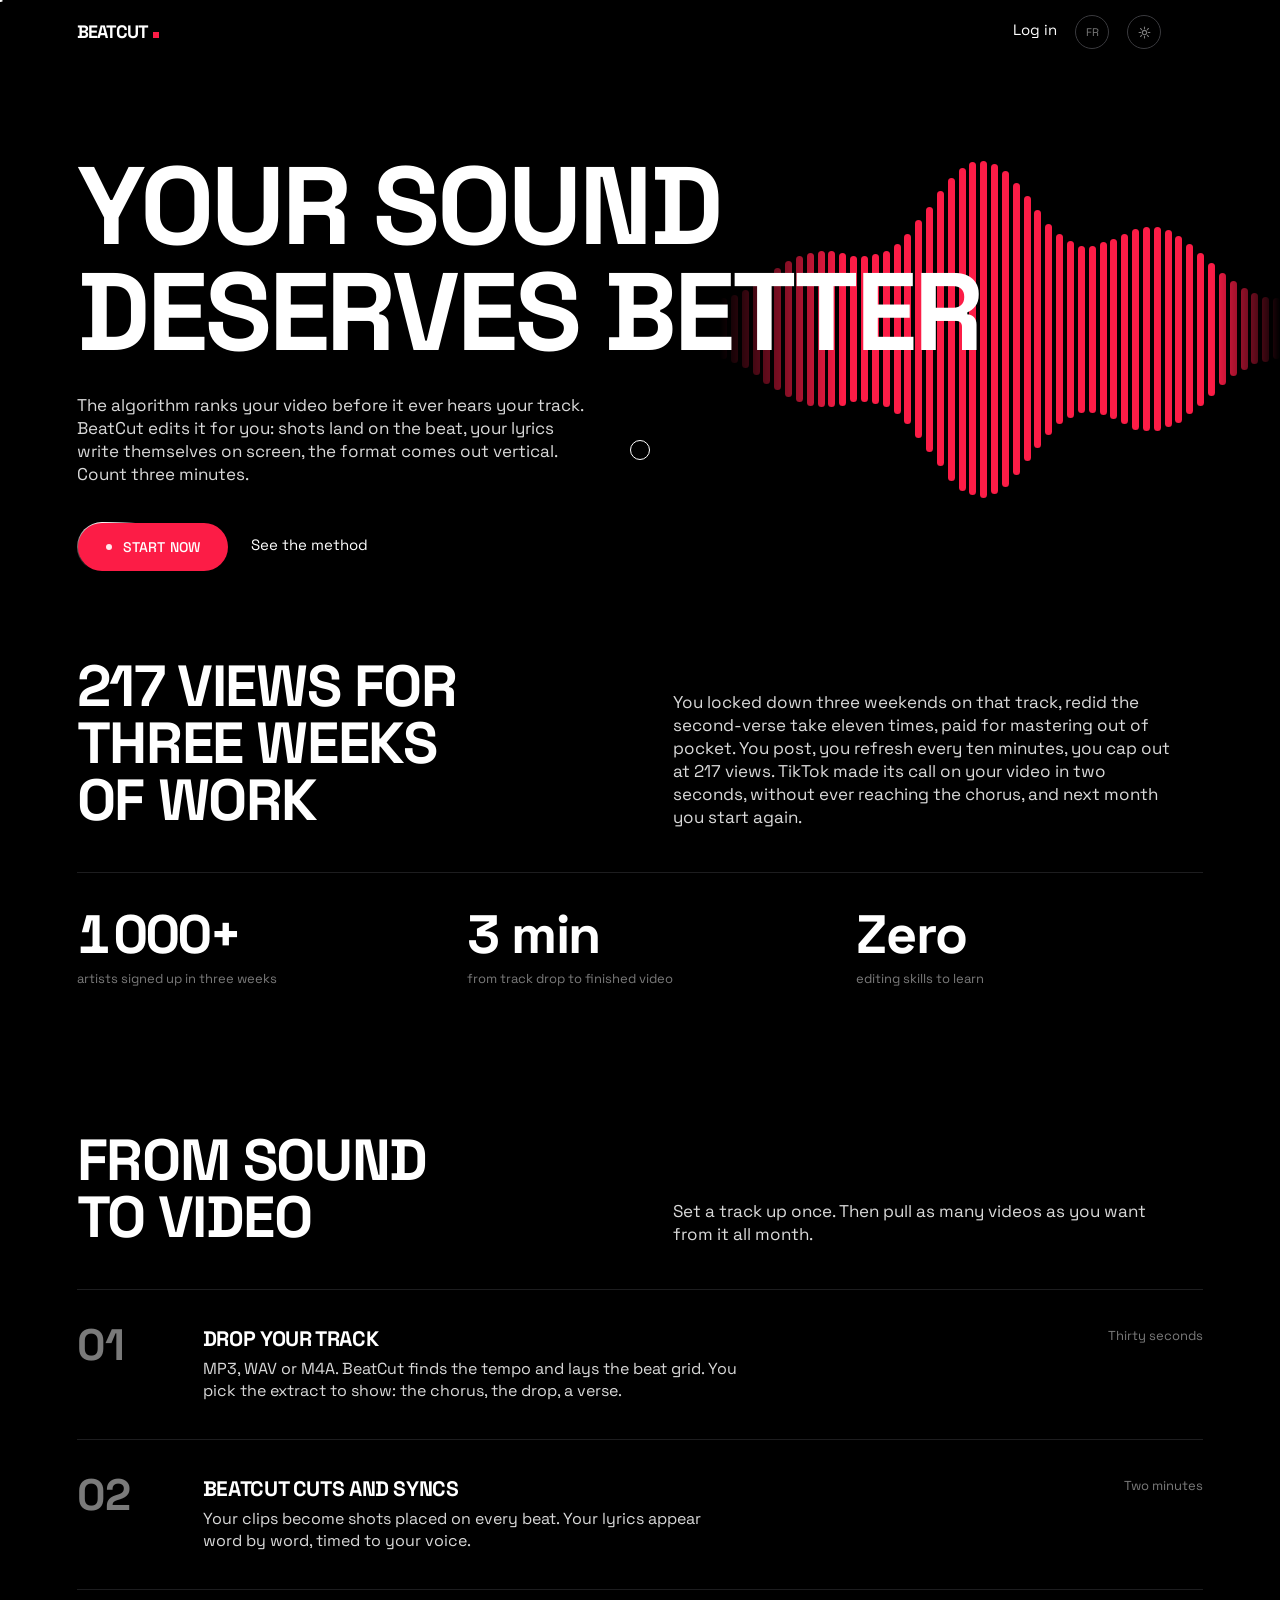
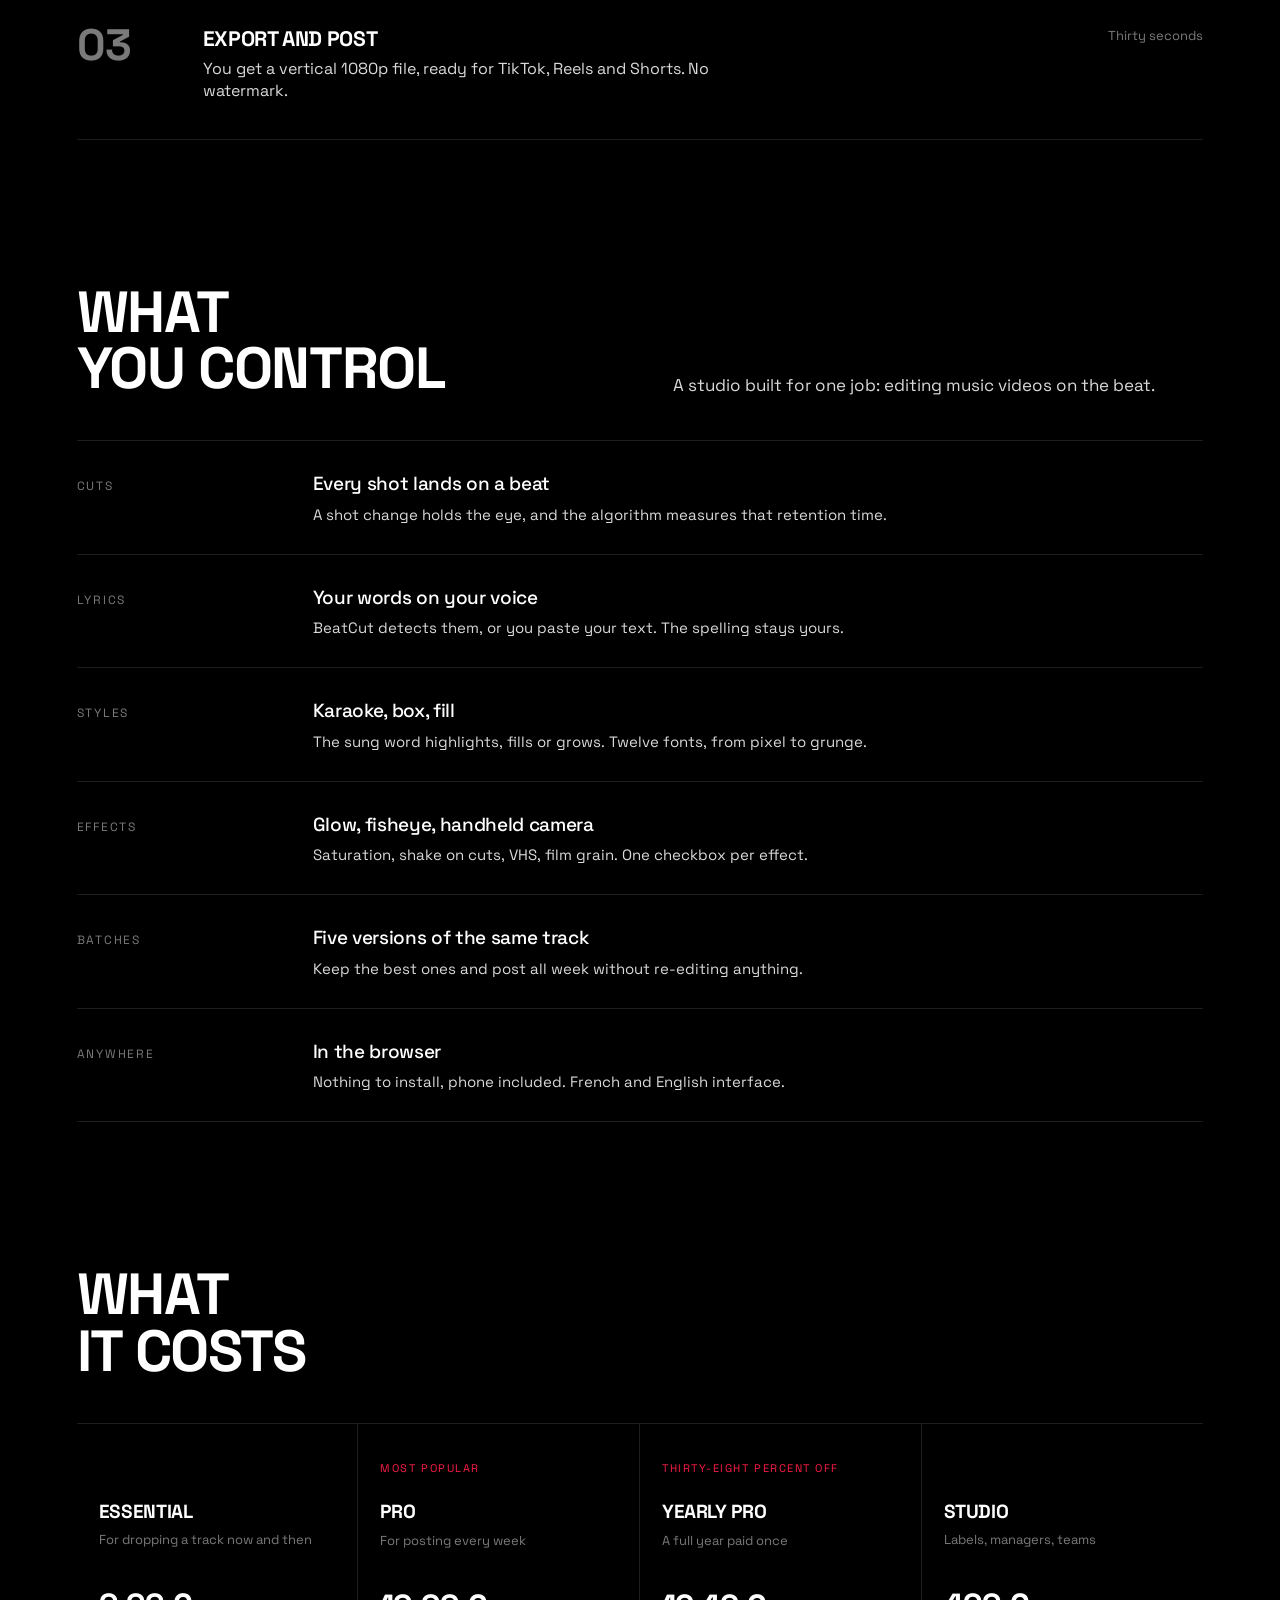
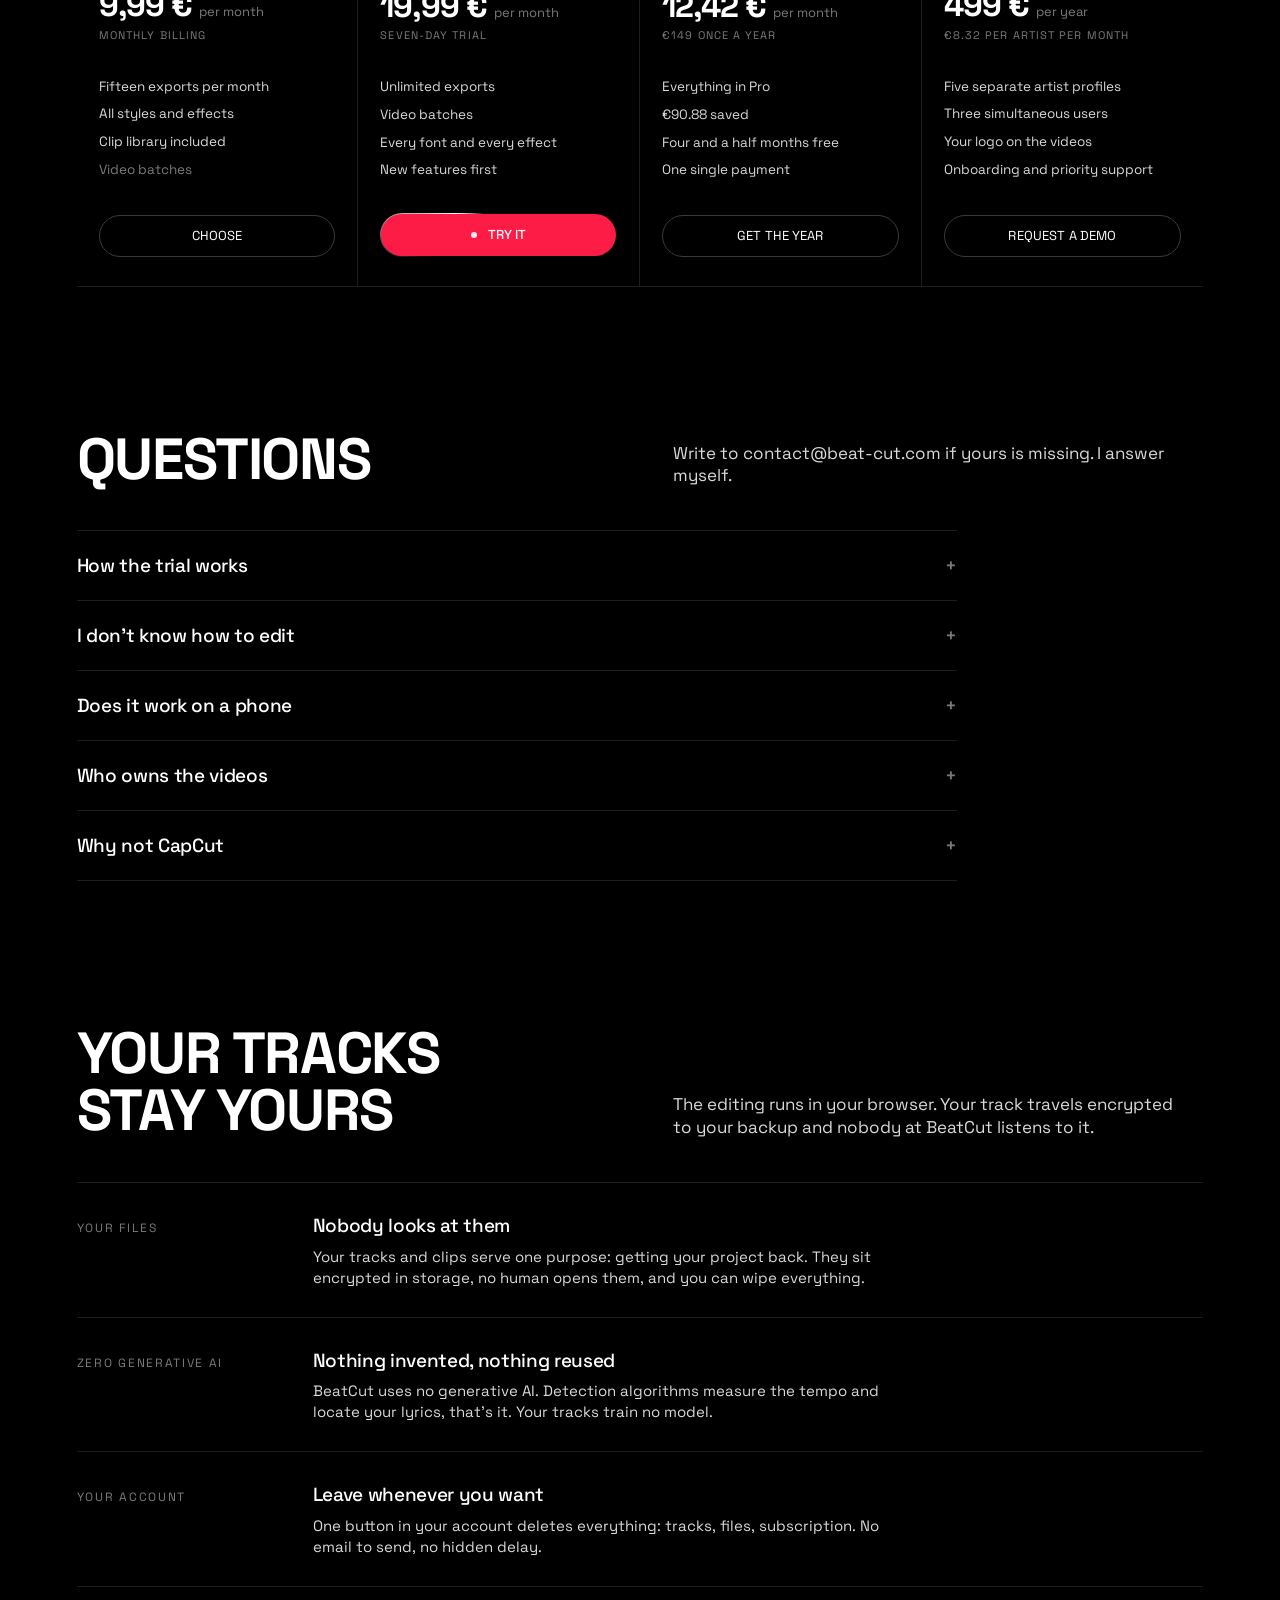
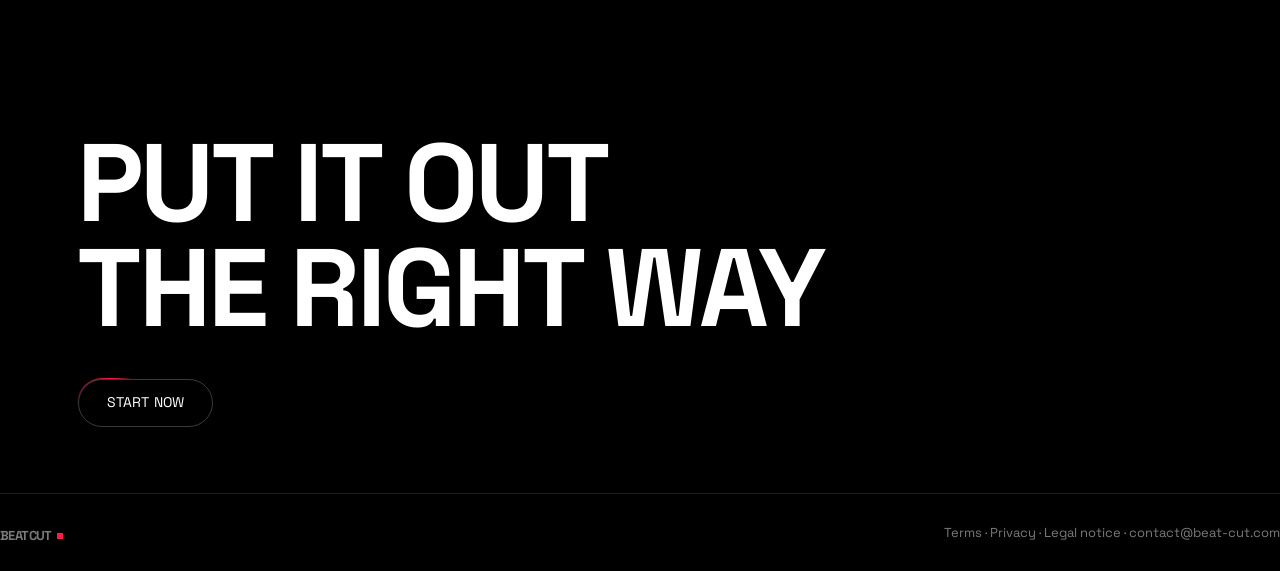
==== frontend/public/landing.html @ f03d1b7d "## Waveform mobile + réponse email - La waveform animée du héro s'affiche désormais sur mobile : ban" ====
<!DOCTYPE html>
<html lang="fr" data-theme="dark">
<head>
<meta charset="UTF-8">
<meta name="viewport" content="width=device-width, initial-scale=1">
<title>BeatCut — Ton son mérite mieux</title>
<meta name="description" content="Dépose ton morceau. BeatCut trouve le tempo, pose les plans sur le beat et écrit tes paroles à l'écran. Sept jours d'essai sur le plan Pro.">
<meta name="theme-color" id="metaThemeL" content="#000000">
<link rel="preconnect" href="https://fonts.googleapis.com"><link rel="preconnect" href="https://fonts.gstatic.com" crossorigin>
<link href="https://fonts.googleapis.com/css2?family=Space+Grotesk:wght@300;400;500;700&display=swap" rel="stylesheet">
<style>
/* ============================================================
   BEATCUT — Monument obsidienne, signal cramoisi.
   Une famille. Cinq couleurs. Une pilule rouge par écran.
   Aucune ombre. Aucun rayon hors pilules.
============================================================ */
:root{
  --void:#000; --ash:#d9d9d9; --frost:#ffffff; --graphite:#7a7a7a; --crimson:#fc1c46;
  --hair:#1d1d1f; --hair-2:#3a3a3e;
  --font:'Space Grotesk',ui-sans-serif,system-ui,-apple-system,sans-serif;
  --pill:9999px; --ease:cubic-bezier(.2,.7,.2,1);
  --s7:7px; --s9:9px; --s22:22px; --s29:29px; --s36:36px; --s43:43px; --s65:65px; --s72:72px; --s86:86px;
  --max:1400px;
}
[data-theme="light"]{
  --void:#ffffff; --ash:#3d3d3d; --frost:#000000; --graphite:#8a8a8a; --crimson:#e5062f;
  --hair:#e8e8e8; --hair-2:#d2d2d2;
}
*{margin:0;padding:0;box-sizing:border-box}
html{scroll-behavior:smooth;background:var(--void)}
body{background:var(--void);color:var(--ash);font-family:var(--font);font-size:16px;line-height:1.5;
  -webkit-font-smoothing:antialiased;overflow-x:hidden;transition:background .3s var(--ease),color .3s var(--ease)}
::selection{background:var(--crimson);color:#fff}
a{color:inherit;text-decoration:none}
button{background:none;border:none;font-family:inherit;color:inherit}
.wrap{max-width:var(--max);margin:0 auto;padding:0 clamp(22px,6vw,126px)}

/* ---------- Type ---------- */
.display{font-size:clamp(42px,8.6vw,112px);font-weight:700;line-height:.96;letter-spacing:-.028em;text-transform:uppercase;color:var(--frost)}
.h-lg{font-size:clamp(30px,4.6vw,58px);font-weight:700;line-height:.98;letter-spacing:-.024em;text-transform:uppercase;color:var(--frost)}
.h-sm{font-size:21px;font-weight:700;line-height:1.2;letter-spacing:-.018em;text-transform:uppercase;color:var(--frost)}
.lead{font-size:17px;line-height:1.35;color:var(--ash);max-width:46ch}
.eyebrow{font-size:13px;text-transform:uppercase;letter-spacing:.12em;color:var(--graphite)}
.meta{font-size:13px;color:var(--graphite);line-height:1.3}

/* ---------- Curseur ---------- */
@media (hover:hover) and (pointer:fine){
  body{cursor:none}
  a,button,input,label,[data-hit]{cursor:none}
  .cur,.cur-ring{position:fixed;top:0;left:0;z-index:999;pointer-events:none;border-radius:var(--pill);mix-blend-mode:difference}
  .cur{width:5px;height:5px;background:#fff;transform:translate(-50%,-50%)}
  .cur-ring{width:20px;height:20px;border:1px solid #fff;transition:width .22s var(--ease),height .22s var(--ease),opacity .22s}
  body.hit .cur-ring{width:32px;height:32px}
  body.hit .cur{opacity:0}
  body.down .cur-ring{width:14px;height:14px}
}

/* ---------- Boutons ---------- */
.pill{display:inline-flex;align-items:center;gap:11px;background:var(--crimson);color:#fff;border-radius:var(--pill);
  padding:0 28px;height:48px;font-size:14px;font-weight:500;text-transform:uppercase;letter-spacing:.01em;
  transition:background .18s var(--ease),transform .18s var(--ease)}
.pill:hover{background:#ff3559}
.pill:active{transform:scale(.98)}
.pill .dot{width:6px;height:6px;border-radius:var(--pill);background:#fff;opacity:.9}
/* Liseré qui tourne autour des actions à repérer */
.halo{position:relative;display:inline-block;border-radius:var(--pill);padding:1px;overflow:hidden;isolation:isolate}
.halo::before{content:'';position:absolute;inset:-160%;z-index:-1;
  background:conic-gradient(from 0deg,transparent 0 70%,var(--frost) 82%,transparent 90%);
  animation:turn 5s linear infinite}
.halo.soft::before{background:conic-gradient(from 0deg,transparent 0 74%,var(--crimson) 85%,transparent 92%);animation-duration:6.5s}
@keyframes turn{to{transform:rotate(360deg)}}
.pill-ghost{display:inline-flex;align-items:center;gap:11px;background:var(--void);color:var(--frost);
  border:1px solid var(--hair-2);border-radius:var(--pill);padding:0 28px;height:48px;font-size:14px;
  text-transform:uppercase;letter-spacing:.01em;transition:border-color .2s var(--ease)}
.pill-ghost:hover{border-color:var(--frost)}
.link{position:relative;display:inline-block;color:var(--frost);font-size:15px;padding-bottom:3px}
.link::after{content:'';position:absolute;left:0;bottom:0;width:100%;height:1px;background:currentColor;
  transform:scaleX(0);transform-origin:right;transition:transform .3s var(--ease)}
.link:hover::after{transform:scaleX(1);transform-origin:left}

/* ---------- En-tête ---------- */
.head{position:fixed;top:0;left:0;right:0;z-index:120;height:64px;
  background:color-mix(in srgb,var(--void) 82%,transparent);backdrop-filter:blur(10px)}
.head-in{max-width:var(--max);margin:0 auto;padding:0 clamp(22px,6vw,126px);height:100%;
  display:flex;align-items:center;justify-content:space-between;gap:var(--s22)}
.mark{display:inline-flex;align-items:flex-end;font-weight:700;font-size:18px;letter-spacing:-.045em;
  color:var(--frost);text-transform:uppercase;line-height:1}
.mark i{width:6px;height:6px;background:var(--crimson);margin-left:5px;margin-bottom:3px}
.head-r{display:flex;align-items:center;gap:18px}
.theme{width:34px;height:34px;border:1px solid var(--hair-2);border-radius:var(--pill);display:grid;place-items:center;
  font-size:11px;color:var(--graphite);transition:border-color .2s,color .2s}
.theme:hover{border-color:var(--frost);color:var(--frost)}
.burger{width:24px;height:12px;display:flex;flex-direction:column;justify-content:space-between}
.burger span{display:block;height:1px;background:var(--frost);transition:transform .3s var(--ease),opacity .2s}
body.menu .burger span:nth-child(1){transform:translateY(5.5px) rotate(45deg)}
body.menu .burger span:nth-child(2){opacity:0}
body.menu .burger span:nth-child(3){transform:translateY(-5.5px) rotate(-45deg)}
.overlay{position:fixed;inset:0;z-index:110;background:var(--void);display:flex;align-items:center;
  clip-path:inset(0 0 100% 0);transition:clip-path .5s var(--ease);pointer-events:none}
body.menu .overlay{clip-path:inset(0 0 0 0);pointer-events:auto}
.overlay nav{display:flex;flex-direction:column;gap:6px}
.overlay nav a{font-size:clamp(30px,5vw,58px);font-weight:700;line-height:1.05;letter-spacing:-.024em;
  text-transform:uppercase;color:var(--frost);opacity:.32;transition:opacity .25s var(--ease)}
.overlay nav a:hover{opacity:1}

/* ---------- Héro ---------- */
.hero{position:relative;padding:132px 0 var(--s86);overflow:hidden}
.hero .wrap{position:relative;z-index:2}
.hero .lead{margin-top:var(--s29)}
.acts{display:flex;align-items:center;gap:var(--s22);margin-top:var(--s36);flex-wrap:wrap}
.wf{position:absolute;z-index:1;right:0;top:50%;transform:translateY(-50%);
  width:min(560px,46vw);height:min(340px,34vw);display:flex;align-items:center;gap:4px;pointer-events:none;
  -webkit-mask-image:linear-gradient(90deg,transparent,#000 22%,#000 88%,transparent);
  mask-image:linear-gradient(90deg,transparent,#000 22%,#000 88%,transparent)}
.wf i{flex:1;background:var(--crimson);border-radius:var(--pill);transform-origin:center;
  animation:pulse 1.1s var(--ease) infinite alternate;will-change:transform}
@keyframes pulse{from{transform:scaleY(.34)}to{transform:scaleY(1)}}
@media (max-width:960px){
  .wf{left:0;right:0;top:auto;bottom:-8px;transform:none;width:100%;height:110px;opacity:.45;
    -webkit-mask-image:linear-gradient(90deg,transparent,#000 12%,#000 88%,transparent);
    mask-image:linear-gradient(90deg,transparent,#000 12%,#000 88%,transparent)}
}

/* ---------- Rythme ---------- */
section{padding:var(--s72) 0}
.sec-head{display:grid;grid-template-columns:1fr 1fr;gap:var(--s65);align-items:end;margin-bottom:var(--s43)}
@media (max-width:900px){.sec-head{grid-template-columns:1fr;gap:var(--s22)}}

.figs{display:grid;grid-template-columns:repeat(3,1fr);gap:var(--s43);border-top:1px solid var(--hair);padding-top:var(--s36)}
.fig b{display:block;font-size:clamp(34px,4.4vw,54px);font-weight:700;line-height:.98;letter-spacing:-.024em;
  color:var(--frost);font-variant-numeric:tabular-nums}
.fig span{display:block;margin-top:var(--s9);font-size:13px;color:var(--graphite);max-width:26ch;line-height:1.35}
@media (max-width:760px){.figs{grid-template-columns:1fr;gap:var(--s22)}}

.steps{border-top:1px solid var(--hair)}
.step{display:grid;grid-template-columns:90px 1fr 200px;gap:var(--s36);align-items:start;
  padding:var(--s36) 0;border-bottom:1px solid var(--hair)}
.step .no{font-size:clamp(28px,3.6vw,44px);font-weight:700;line-height:.9;letter-spacing:-.024em;
  color:var(--graphite);transition:color .3s var(--ease)}
.step:hover .no{color:var(--crimson)}
.step p{margin-top:var(--s7);font-size:16px;color:var(--ash);line-height:1.4;max-width:54ch}
.step .t{font-size:13px;color:var(--graphite);text-align:right}
@media (max-width:900px){.step{grid-template-columns:1fr;gap:var(--s9)}.step .t{text-align:left}}

.caps{border-top:1px solid var(--hair)}
.cap{display:grid;grid-template-columns:200px 1fr;gap:var(--s36);padding:var(--s29) 0;
  border-bottom:1px solid var(--hair);align-items:baseline}
.cap .k{font-size:12px;text-transform:uppercase;letter-spacing:.14em;color:var(--graphite);transition:color .25s var(--ease)}
.cap:hover .k{color:var(--crimson)}
.cap h3{font-size:19px;font-weight:500;color:var(--frost);letter-spacing:-.018em}
.cap p{margin-top:5px;color:var(--ash);line-height:1.4;max-width:58ch;font-size:15px}
@media (max-width:900px){.cap{grid-template-columns:1fr;gap:var(--s7)}}

.plans{display:grid;grid-template-columns:repeat(4,1fr);border-top:1px solid var(--hair);border-bottom:1px solid var(--hair)}
.plan{padding:var(--s36) var(--s22) var(--s29);border-right:1px solid var(--hair);display:flex;flex-direction:column}
.plan:last-child{border-right:none}
.plan .tagline{min-height:16px;font-size:11px;letter-spacing:.14em;text-transform:uppercase;color:var(--crimson);margin-bottom:var(--s22)}
.plan h3{font-size:19px;font-weight:700;text-transform:uppercase;letter-spacing:-.02em;color:var(--frost)}
.plan .who{margin-top:5px;font-size:13px;color:var(--graphite);min-height:36px;line-height:1.35}
.plan .amt{margin:var(--s22) 0 5px;display:flex;align-items:baseline;gap:7px}
.plan .amt b{font-size:32px;font-weight:700;letter-spacing:-.03em;color:var(--frost);line-height:1}
.plan .amt span{font-size:13px;color:var(--graphite)}
.plan .note{font-size:11px;letter-spacing:.1em;text-transform:uppercase;color:var(--graphite);min-height:24px}
.plan ul{list-style:none;margin:var(--s22) 0 var(--s29);flex:1}
.plan li{font-size:13.5px;color:var(--ash);padding:5px 0;line-height:1.3}
.plan li.off{color:var(--graphite)}
.plan .pill,.plan .pill-ghost{height:42px;font-size:13px;padding:0 20px;justify-content:center}
.plan .halo{width:100%;display:block}
.plan .halo .pill{width:100%;height:42px;font-size:13px}
@media (max-width:1000px){.plans{grid-template-columns:1fr 1fr}.plan{border-bottom:1px solid var(--hair)}.plan:nth-child(2){border-right:none}}
@media (max-width:620px){.plans{grid-template-columns:1fr}.plan{border-right:none}}

.faq{border-top:1px solid var(--hair);max-width:880px}
.qa{border-bottom:1px solid var(--hair)}
.qa>button{width:100%;display:flex;justify-content:space-between;align-items:center;gap:var(--s29);
  padding:var(--s22) 0;text-align:left;font-size:19px;font-weight:500;color:var(--frost);letter-spacing:-.018em}
.qa>button i{font-style:normal;font-size:19px;color:var(--graphite);transition:transform .3s var(--ease),color .2s}
.qa.open>button i{transform:rotate(45deg);color:var(--crimson)}
.qa .a{max-height:0;overflow:hidden;transition:max-height .35s var(--ease)}
.qa.open .a{max-height:240px}
.qa .a p{padding-bottom:var(--s22);color:var(--ash);line-height:1.45;max-width:66ch;font-size:15px}

.foot{padding:var(--s29) 0;display:flex;justify-content:space-between;gap:var(--s22);flex-wrap:wrap;border-top:1px solid var(--hair)}
.foot,.foot a{font-size:13px;color:var(--graphite)}
.foot a:hover{color:var(--ash)}

.rv{opacity:0;transform:translateY(12px);transition:opacity .6s var(--ease),transform .6s var(--ease)}
.rv.in{opacity:1;transform:none}
@media (prefers-reduced-motion:reduce){*{animation:none!important;transition:none!important}.rv{opacity:1;transform:none}}
</style>
</head>
<body>

<div class="cur"></div><div class="cur-ring"></div>

<header class="head">
  <div class="head-in">
    <a href="/" class="mark" data-hit>Beatcut<i></i></a>
    <div class="head-r">
      <a class="link" href="/login" data-hit>Se connecter</a>
      <button class="theme" id="langBtn" onclick="swapLang()" aria-label="Langue" data-testid="landing-lang-btn" data-hit>EN</button>
      <button class="theme" id="theme" onclick="swapTheme()" aria-label="Changer de thème" data-hit>☀</button>
      <button class="burger" onclick="document.body.classList.toggle('menu')" aria-label="Menu" data-hit><span></span><span></span><span></span></button>
    </div>
  </div>
</header>

<div class="overlay">
  <div class="wrap">
    <nav>
      <a href="#methode" onclick="document.body.classList.remove('menu')" data-hit>La méthode</a>
      <a href="#studio" onclick="document.body.classList.remove('menu')" data-hit>Le studio</a>
      <a href="#tarifs" onclick="document.body.classList.remove('menu')" data-hit>Tarifs</a>
      <a href="#securite" onclick="document.body.classList.remove('menu')" data-hit>Sécurité</a>
      <a href="#faq" onclick="document.body.classList.remove('menu')" data-hit>Questions</a>
      <a href="/login" onclick="document.body.classList.remove('menu')" data-hit>Se connecter</a>
    </nav>
  </div>
</div>

<main>
  <section class="hero">
    <div class="wf" id="wf" aria-hidden="true"></div>
    <div class="wrap">
      <h1 class="display" style="margin-top:var(--s22)">Ton son<br>mérite mieux</h1>
      <p class="lead">L'algorithme classe ta vidéo avant d'écouter ton morceau. BeatCut la monte pour toi : les plans tombent sur le beat, tes paroles s'écrivent à l'écran, le format sort en vertical. Compte trois minutes.</p>
      <div class="acts">
        <span class="halo"><a class="pill" href="/login" data-hit><span class="dot"></span>Commence maintenant</a></span>
        <a class="link" href="#methode" data-hit>Voir la méthode</a>
      </div>
    </div>
  </section>

  <section id="probleme" style="padding-top:0">
    <div class="wrap">
      <div class="sec-head rv">
        <h2 class="h-lg">217 vues pour<br>trois semaines<br>de travail</h2>
        <p class="lead">Tu as bloqué trois week-ends sur ce morceau, refait onze fois la prise du deuxième couplet, payé le mastering de ta poche. Tu postes, tu rafraîchis toutes les dix minutes, tu plafonnes à 217 vues. TikTok a tranché en deux secondes sur ta vidéo, sans jamais arriver au refrain, et le mois suivant tu recommences.</p>
      </div>
      <div class="figs">
        <div class="fig rv"><b data-n="1000" data-suffix="+">0</b><span>artistes inscrits en trois semaines</span></div>
        <div class="fig rv"><b data-n="3" data-suffix=" min">0</b><span>entre le dépôt du son et la vidéo prête</span></div>
        <div class="fig rv"><b>Zéro</b><span>compétence en montage à apprendre</span></div>
      </div>
    </div>
  </section>

  <section id="methode">
    <div class="wrap">
      <div class="sec-head rv">
        <h2 class="h-lg">Du son<br>à la vidéo</h2>
        <p class="lead">Tu règles un morceau une fois. Ensuite tu en tires autant de vidéos que tu veux pendant le mois.</p>
      </div>
      <div class="steps">
        <article class="step rv" data-hit><div class="no">01</div>
          <div><h3 class="h-sm">Dépose ton son</h3><p>MP3, WAV ou M4A. BeatCut trouve le tempo et pose la grille de beats. Tu choisis l'extrait à montrer : le refrain, le drop, un couplet.</p></div>
          <div class="t">Trente secondes</div></article>
        <article class="step rv" data-hit><div class="no">02</div>
          <div><h3 class="h-sm">BeatCut découpe et cale</h3><p>Tes clips deviennent des plans posés sur chaque temps. Tes paroles s'affichent mot par mot, réglées sur ta voix.</p></div>
          <div class="t">Deux minutes</div></article>
        <article class="step rv" data-hit><div class="no">03</div>
          <div><h3 class="h-sm">Exporte et poste</h3><p>Tu récupères un fichier vertical en 1080p, prêt pour TikTok, Reels et Shorts. Sans filigrane.</p></div>
          <div class="t">Trente secondes</div></article>
      </div>
    </div>
  </section>

  <section id="studio">
    <div class="wrap">
      <div class="sec-head rv">
        <h2 class="h-lg">Ce que<br>tu règles</h2>
        <p class="lead">Un studio pour une seule tâche : monter des vidéos de musique sur le beat.</p>
      </div>
      <div class="caps">
        <div class="cap rv" data-hit><div class="k">Coupes</div><div><h3>Chaque plan tombe sur un temps</h3><p>Le changement de plan retient l'œil, et l'algorithme mesure ce temps de rétention.</p></div></div>
        <div class="cap rv" data-hit><div class="k">Paroles</div><div><h3>Tes mots sur ta voix</h3><p>BeatCut les détecte, ou tu colles ton texte. L'orthographe reste la tienne.</p></div></div>
        <div class="cap rv" data-hit><div class="k">Styles</div><div><h3>Karaoké, boîte, remplissage</h3><p>Le mot chanté se surligne, se remplit ou grossit. Douze polices, du pixel à l'abrasé.</p></div></div>
        <div class="cap rv" data-hit><div class="k">Effets</div><div><h3>Glow, fisheye, caméra portée</h3><p>Saturation, secousse sur les coupures, VHS, grain de pellicule. Une case par effet.</p></div></div>
        <div class="cap rv" data-hit><div class="k">Séries</div><div><h3>Cinq versions d'un même morceau</h3><p>Tu gardes les meilleures et tu postes toute la semaine sans rien remonter.</p></div></div>
        <div class="cap rv" data-hit><div class="k">Partout</div><div><h3>Dans le navigateur</h3><p>Rien à installer, téléphone compris. Interface française et anglaise.</p></div></div>
      </div>
    </div>
  </section>

  <section id="tarifs">
    <div class="wrap">
      <div class="sec-head rv">
        <h2 class="h-lg">Ce que<br>ça coûte</h2>
      </div>
      <div class="plans rv">
        <div class="plan"><span class="tagline"></span><h3>Essentiel</h3><p class="who">Pour sortir un morceau de temps en temps</p>
          <div class="amt"><b>9,99 €</b><span>par mois</span></div><p class="note">Facturation mensuelle</p>
          <ul><li>Quinze exports par mois</li><li>Tous les styles et effets</li><li>Banque de clips incluse</li><li class="off">Séries de vidéos</li></ul>
          <a class="pill-ghost" href="/login" data-hit>Choisir</a></div>

        <div class="plan"><span class="tagline">Le plus choisi</span><h3>Pro</h3><p class="who">Pour poster chaque semaine</p>
          <div class="amt"><b>19,99 €</b><span>par mois</span></div><p class="note">Sept jours d'essai</p>
          <ul><li>Exports illimités</li><li>Séries de vidéos</li><li>Toutes les polices et tous les effets</li><li>Nouveautés en premier</li></ul>
          <span class="halo"><a class="pill" href="/login" data-hit><span class="dot"></span>Essayer</a></span></div>

        <div class="plan"><span class="tagline">Trente-huit pour cent</span><h3>Pro annuel</h3><p class="who">Une année réglée en une fois</p>
          <div class="amt"><b>12,42 €</b><span>par mois</span></div><p class="note">149 € une fois par an</p>
          <ul><li>Tout le plan Pro</li><li>90,88 € économisés</li><li>Quatre mois et demi offerts</li><li>Un seul paiement</li></ul>
          <a class="pill-ghost" href="/login" data-hit>Prendre l'année</a></div>

        <div class="plan"><span class="tagline"></span><h3>Studio</h3><p class="who">Labels, managers, structures</p>
          <div class="amt"><b>499 €</b><span>par an</span></div><p class="note">8,32 € par artiste et par mois</p>
          <ul><li>Cinq profils artistes séparés</li><li>Trois utilisateurs simultanés</li><li>Votre logo sur les vidéos</li><li>Prise en main et support prioritaire</li></ul>
          <a class="pill-ghost" href="mailto:contact@beat-cut.com?subject=D%C3%A9mo%20BeatCut%20Studio" data-hit>Demander une démo</a></div>
      </div>
    </div>
  </section>

  <section id="faq">
    <div class="wrap">
      <div class="sec-head rv"><h2 class="h-lg">Questions</h2><p class="lead">Écris à contact@beat-cut.com si la tienne manque. Je réponds moi-même.</p></div>
      <div class="faq">
        <div class="qa"><button onclick="qa(this)" data-hit>Comment marche l'essai <i>+</i></button><div class="a"><p>Sept jours d'accès complet au plan Pro. Tu enregistres ta carte à l'inscription, le débit arrive à la fin de l'essai. Un email de rappel part avant l'échéance, et tu annules en deux clics jusqu'au dernier moment.</p></div></div>
        <div class="qa"><button onclick="qa(this)" data-hit>Je ne sais pas monter <i>+</i></button><div class="a"><p>Le tempo, les coupes et le calage des paroles se règlent sans toi. Il te reste à choisir un style, et des préréglages existent pour ça.</p></div></div>
        <div class="qa"><button onclick="qa(this)" data-hit>Ça marche sur téléphone <i>+</i></button><div class="a"><p>Le studio complet tourne dans le navigateur mobile. Utilise Chrome ou Safari : le navigateur intégré de TikTok bloque le téléchargement des vidéos.</p></div></div>
        <div class="qa"><button onclick="qa(this)" data-hit>À qui appartiennent les vidéos <i>+</i></button><div class="a"><p>À toi, usage commercial compris. Tes exports sortent sans filigrane BeatCut. Sur le plan Studio, vous pouvez ajouter votre propre logo.</p></div></div>
        <div class="qa"><button onclick="qa(this)" data-hit>Pourquoi pas CapCut <i>+</i></button><div class="a"><p>CapCut monte tout, à condition d'y passer deux heures et de caler chaque coupe à la main. BeatCut fait une seule chose, tout seul.</p></div></div>
      </div>
    </div>
  </section>

  <section id="securite">
    <div class="wrap">
      <div class="sec-head rv">
        <h2 class="h-lg">Tes sons<br>restent à toi</h2>
        <p class="lead">Le montage tourne dans ton navigateur. Ton morceau part chiffré vers ta sauvegarde et personne chez BeatCut ne l'écoute.</p>
      </div>
      <div class="caps">
        <div class="cap rv" data-hit><div class="k">Tes fichiers</div><div><h3>Personne ne les regarde</h3><p>Tes morceaux et tes clips servent à une seule chose : retrouver ton projet. Ils sont stockés chiffrés, aucun humain n'y accède, et tu peux tout effacer.</p></div></div>
        <div class="cap rv" data-hit><div class="k">Zéro IA générative</div><div><h3>Rien n'est inventé, rien n'est réutilisé</h3><p>BeatCut n'utilise aucune IA générative. Des algorithmes de détection mesurent le tempo et repèrent tes paroles, c'est tout. Tes sons n'entraînent aucun modèle.</p></div></div>
        <div class="cap rv" data-hit><div class="k">Ton compte</div><div><h3>Tu pars quand tu veux</h3><p>Un bouton dans ton compte supprime tout : morceaux, fichiers, abonnement. Sans email à envoyer, sans délai caché.</p></div></div>
      </div>
    </div>
  </section>

  <section style="padding-bottom:var(--s65)">
    <div class="wrap">
      <h2 class="display rv">Sors-le<br>comme il faut</h2>
      <div class="acts">
        <span class="halo soft"><a class="pill-ghost" href="/login" data-hit>Commencer maintenant</a></span>
      </div>
    </div>
  </section>
</main>

<footer><div class="wrap foot">
  <a href="/" class="mark" data-hit>Beatcut<i></i></a>
  <span><a href="/cgv" data-hit>CGV</a> · <a href="/confidentialite" data-hit>Confidentialité</a> · <a href="/mentions-legales" data-hit>Mentions légales</a> · <a href="mailto:contact@beat-cut.com" data-hit>contact@beat-cut.com</a></span>
</div></footer>

<script>
/* Thème */
(function(){try{const s=localStorage.getItem('bc_theme');if(s)document.documentElement.dataset.theme=s;}catch(e){}paintTheme();})();
function swapTheme(){
  const d=document.documentElement;
  d.dataset.theme=d.dataset.theme==='dark'?'light':'dark';
  try{localStorage.setItem('bc_theme',d.dataset.theme)}catch(e){}
  paintTheme();
}
function paintTheme(){
  const b=document.getElementById('theme'); if(!b) return;
  const dark=document.documentElement.dataset.theme==='dark';
  b.innerHTML=dark
    ?'<svg width="13" height="13" viewBox="0 0 24 24" fill="none" stroke="currentColor" stroke-width="2" stroke-linecap="round"><circle cx="12" cy="12" r="4"/><path d="M12 2v3M12 19v3M2 12h3M19 12h3M4.6 4.6l2.1 2.1M17.3 17.3l2.1 2.1M19.4 4.6l-2.1 2.1M6.7 17.3l-2.1 2.1"/></svg>'
    :'<svg width="13" height="13" viewBox="0 0 24 24" fill="none" stroke="currentColor" stroke-width="2" stroke-linejoin="round"><path d="M21 12.8A9 9 0 1 1 11.2 3a7 7 0 0 0 9.8 9.8z"/></svg>';
  const mt=document.getElementById('metaThemeL'); if(mt) mt.setAttribute('content', dark?'#000000':'#ffffff');
}

/* Curseur */
(function(){
  if(!matchMedia('(hover:hover) and (pointer:fine)').matches) return;
  const d=document.querySelector('.cur'), r=document.querySelector('.cur-ring');
  let x=innerWidth/2,y=innerHeight/2,rx=x,ry=y;
  addEventListener('mousemove',e=>{x=e.clientX;y=e.clientY;d.style.transform=`translate(${x}px,${y}px) translate(-50%,-50%)`;});
  addEventListener('mousedown',()=>document.body.classList.add('down'));
  addEventListener('mouseup',()=>document.body.classList.remove('down'));
  document.querySelectorAll('a,button,label,[data-hit]').forEach(el=>{
    el.addEventListener('mouseenter',()=>document.body.classList.add('hit'));
    el.addEventListener('mouseleave',()=>document.body.classList.remove('hit'));
  });
  (function loop(){rx+=(x-rx)*.16;ry+=(y-ry)*.16;
    r.style.transform=`translate(${rx}px,${ry}px) translate(-50%,-50%)`;requestAnimationFrame(loop);})();
})();

/* Forme d'onde du héro */
(function(){
  const w=document.getElementById('wf'); if(!w) return;
  const N=52, reduce=matchMedia('(prefers-reduced-motion: reduce)').matches;
  for(let i=0;i<N;i++){
    const u=i/(N-1);
    const env=.18+.82*Math.pow(Math.sin(Math.PI*u),1.25)*(.72+.28*Math.sin(u*17));
    const b=document.createElement('i');
    b.style.height=Math.round(env*100)+'%';
    if(reduce){ b.style.animation='none'; }
    else{
      b.style.animationDuration=(.72+((i*7)%9)*.09)+'s';
      b.style.animationDelay=(-(i*.055)%1.2)+'s';
    }
    w.append(b);
  }
})();

/* FAQ */
function qa(b){b.parentElement.classList.toggle('open');}

/* Compteurs */
(function(){
  const io=new IntersectionObserver(es=>es.forEach(e=>{
    if(!e.isIntersecting) return; io.unobserve(e.target);
    const el=e.target,n=+el.dataset.n,sf=el.dataset.suffix||'',t0=performance.now();
    (function s(t){const p=Math.min(1,(t-t0)/1200);
      el.textContent=Math.round(n*(1-Math.pow(1-p,3))).toLocaleString('fr-FR')+sf;
      if(p<1)requestAnimationFrame(s);})(t0);
  }),{threshold:.7});
  document.querySelectorAll('[data-n]').forEach(el=>io.observe(el));
})();

/* Révélation */
(function(){
  const io=new IntersectionObserver(es=>es.forEach(e=>{if(e.isIntersecting){e.target.classList.add('in');io.unobserve(e.target);}}),{threshold:.15});
  document.querySelectorAll('.rv').forEach(el=>io.observe(el));
})();

/* Langue : FR par défaut, EN si navigateur non francophone — bouton FR/EN partagé avec le studio (bc_lang) */
let LANG='fr';
try{LANG=localStorage.getItem('bc_lang')||(((navigator.language||'').toLowerCase().startsWith('fr'))?'fr':'en');}catch(e){}
const EN={
"Se connecter":"Log in","La méthode":"The method","Le studio":"The studio","Tarifs":"Pricing",
"Ton son":"Your sound","mérite mieux":"deserves better",
"L'algorithme classe ta vidéo avant d'écouter ton morceau. BeatCut la monte pour toi : les plans tombent sur le beat, tes paroles s'écrivent à l'écran, le format sort en vertical. Compte trois minutes.":"The algorithm ranks your video before it ever hears your track. BeatCut edits it for you: shots land on the beat, your lyrics write themselves on screen, the format comes out vertical. Count three minutes.",
"Trois jours d'essai":"Three-day trial","Sept jours d'essai":"Seven-day trial","Commence maintenant":"Start now","Voir la méthode":"See the method",
"Sept jours d'essai sur le plan Pro. Tu annules en deux clics avant le débit. Aucun filigrane sur tes vidéos.":"Seven-day trial on the Pro plan. Cancel in two clicks before any charge. No watermark on your videos.",
"Tu annules en deux clics avant le débit. Aucun filigrane sur tes vidéos.":"Cancel in two clicks before any charge. No watermark on your videos.",
"217 vues pour":"217 views for","trois semaines":"three weeks","de travail":"of work",
"Tu as bloqué trois week-ends sur ce morceau, refait onze fois la prise du deuxième couplet, payé le mastering de ta poche. Tu postes, tu rafraîchis toutes les dix minutes, tu plafonnes à 217 vues. TikTok a tranché en deux secondes sur ta vidéo, sans jamais arriver au refrain, et le mois suivant tu recommences.":"You locked down three weekends on that track, redid the second-verse take eleven times, paid for mastering out of pocket. You post, you refresh every ten minutes, you cap out at 217 views. TikTok made its call on your video in two seconds, without ever reaching the chorus, and next month you start again.",
"artistes inscrits en trois semaines":"artists signed up in three weeks",
"entre le dépôt du son et la vidéo prête":"from track drop to finished video",
"Zéro":"Zero","compétence en montage à apprendre":"editing skills to learn",
"Du son":"From sound","à la vidéo":"to video",
"Tu règles un morceau une fois. Ensuite tu en tires autant de vidéos que tu veux pendant le mois.":"Set a track up once. Then pull as many videos as you want from it all month.",
"Dépose ton son":"Drop your track",
"MP3, WAV ou M4A. BeatCut trouve le tempo et pose la grille de beats. Tu choisis l'extrait à montrer : le refrain, le drop, un couplet.":"MP3, WAV or M4A. BeatCut finds the tempo and lays the beat grid. You pick the extract to show: the chorus, the drop, a verse.",
"Trente secondes":"Thirty seconds","BeatCut découpe et cale":"BeatCut cuts and syncs",
"Tes clips deviennent des plans posés sur chaque temps. Tes paroles s'affichent mot par mot, réglées sur ta voix.":"Your clips become shots placed on every beat. Your lyrics appear word by word, timed to your voice.",
"Deux minutes":"Two minutes","Exporte et poste":"Export and post",
"Tu récupères un fichier vertical en 1080p, prêt pour TikTok, Reels et Shorts. Sans filigrane.":"You get a vertical 1080p file, ready for TikTok, Reels and Shorts. No watermark.",
"Ce que":"What","tu règles":"you control",
"Un studio pour une seule tâche : monter des vidéos de musique sur le beat.":"A studio built for one job: editing music videos on the beat.",
"Coupes":"Cuts","Chaque plan tombe sur un temps":"Every shot lands on a beat",
"Le changement de plan retient l'œil, et l'algorithme mesure ce temps de rétention.":"A shot change holds the eye, and the algorithm measures that retention time.",
"Paroles":"Lyrics","Tes mots sur ta voix":"Your words on your voice",
"BeatCut les détecte, ou tu colles ton texte. L'orthographe reste la tienne.":"BeatCut detects them, or you paste your text. The spelling stays yours.",
"Karaoké, boîte, remplissage":"Karaoke, box, fill",
"Le mot chanté se surligne, se remplit ou grossit. Douze polices, du pixel à l'abrasé.":"The sung word highlights, fills or grows. Twelve fonts, from pixel to grunge.",
"Effets":"Effects","Glow, fisheye, caméra portée":"Glow, fisheye, handheld camera",
"Saturation, secousse sur les coupures, VHS, grain de pellicule. Une case par effet.":"Saturation, shake on cuts, VHS, film grain. One checkbox per effect.",
"Séries":"Batches","Cinq versions d'un même morceau":"Five versions of the same track",
"Tu gardes les meilleures et tu postes toute la semaine sans rien remonter.":"Keep the best ones and post all week without re-editing anything.",
"Partout":"Anywhere","Dans le navigateur":"In the browser",
"Rien à installer, téléphone compris. Interface française et anglaise.":"Nothing to install, phone included. French and English interface.",
"ça coûte":"it costs",
"Trois jours d'essai sur le plan Pro. Tu enregistres ta carte, le débit arrive à la fin, tu annules en deux clics avant.":"Three-day trial on the Pro plan. You save your card, the charge lands at the end, and you cancel in two clicks before that.",
"Sept jours d'essai sur le plan Pro. Tu enregistres ta carte, le débit arrive à la fin, tu annules en deux clics avant.":"Seven-day trial on the Pro plan. You save your card, the charge lands at the end, and you cancel in two clicks before that.",
"Essentiel":"Essential","Pour sortir un morceau de temps en temps":"For dropping a track now and then",
"par mois":"per month","Facturation mensuelle":"Monthly billing",
"Quinze exports par mois":"Fifteen exports per month","Tous les styles et effets":"All styles and effects",
"Banque de clips incluse":"Clip library included","Séries de vidéos":"Video batches","Choisir":"Choose",
"Le plus choisi":"Most popular","Pour poster chaque semaine":"For posting every week",
"Exports illimités":"Unlimited exports","Toutes les polices et tous les effets":"Every font and every effect",
"Nouveautés en premier":"New features first","Essayer":"Try it",
"Trente-huit pour cent":"Thirty-eight percent off","Pro annuel":"Yearly Pro",
"Une année réglée en une fois":"A full year paid once","149 € une fois par an":"€149 once a year",
"Tout le plan Pro":"Everything in Pro","90,88 € économisés":"€90.88 saved",
"Quatre mois et demi offerts":"Four and a half months free","Un seul paiement":"One single payment",
"Prendre l'année":"Get the year","Labels, managers, structures":"Labels, managers, teams",
"par an":"per year","8,32 € par artiste et par mois":"€8.32 per artist per month",
"Cinq profils artistes séparés":"Five separate artist profiles","Trois utilisateurs simultanés":"Three simultaneous users",
"Votre logo sur les vidéos":"Your logo on the videos","Prise en main et support prioritaire":"Onboarding and priority support",
"Demander une démo":"Request a demo",
"Écris à contact@beat-cut.com si la tienne manque. Je réponds moi-même.":"Write to contact@beat-cut.com if yours is missing. I answer myself.",
"Comment marche l'essai":"How the trial works",
"Trois jours d'accès complet au plan Pro. Tu enregistres ta carte à l'inscription, le débit arrive à la fin de l'essai. Un email de rappel part avant l'échéance, et tu annules en deux clics jusqu'au dernier moment.":"Three days of full access to the Pro plan. You save your card at sign-up, the charge lands when the trial ends. A reminder email goes out before the deadline, and you can cancel in two clicks up to the last moment.",
"Sept jours d'accès complet au plan Pro. Tu enregistres ta carte à l'inscription, le débit arrive à la fin de l'essai. Un email de rappel part avant l'échéance, et tu annules en deux clics jusqu'au dernier moment.":"Seven days of full access to the Pro plan. You save your card at sign-up, the charge lands when the trial ends. A reminder email goes out before the deadline, and you can cancel in two clicks up to the last moment.",
"Sécurité":"Security","Tes sons":"Your tracks","restent à toi":"stay yours",
"Le montage tourne dans ton navigateur. Ton morceau part chiffré vers ta sauvegarde et personne chez BeatCut ne l'écoute.":"The editing runs in your browser. Your track travels encrypted to your backup and nobody at BeatCut listens to it.",
"Tes fichiers":"Your files","Personne ne les regarde":"Nobody looks at them",
"Tes morceaux et tes clips servent à une seule chose : retrouver ton projet. Ils sont stockés chiffrés, aucun humain n'y accède, et tu peux tout effacer.":"Your tracks and clips serve one purpose: getting your project back. They sit encrypted in storage, no human opens them, and you can wipe everything.",
"Zéro IA générative":"Zero generative AI","Rien n'est inventé, rien n'est réutilisé":"Nothing invented, nothing reused",
"BeatCut n'utilise aucune IA générative. Des algorithmes de détection mesurent le tempo et repèrent tes paroles, c'est tout. Tes sons n'entraînent aucun modèle.":"BeatCut uses no generative AI. Detection algorithms measure the tempo and locate your lyrics, that's it. Your tracks train no model.",
"Ton compte":"Your account","Tu pars quand tu veux":"Leave whenever you want",
"Un bouton dans ton compte supprime tout : morceaux, fichiers, abonnement. Sans email à envoyer, sans délai caché.":"One button in your account deletes everything: tracks, files, subscription. No email to send, no hidden delay.",
"BeatCut · Aucune IA générative, uniquement des algorithmes de détection":"BeatCut · Zero generative AI, detection algorithms only",
"Je ne sais pas monter":"I don't know how to edit",
"Le tempo, les coupes et le calage des paroles se règlent sans toi. Il te reste à choisir un style, et des préréglages existent pour ça.":"Tempo, cuts and lyric timing handle themselves. All that's left is picking a style, and presets exist for that.",
"Ça marche sur téléphone":"Does it work on a phone",
"Le studio complet tourne dans le navigateur mobile. Utilise Chrome ou Safari : le navigateur intégré de TikTok bloque le téléchargement des vidéos.":"The full studio runs in the mobile browser. Use Chrome or Safari: TikTok's built-in browser blocks video downloads.",
"À qui appartiennent les vidéos":"Who owns the videos",
"À toi, usage commercial compris. Tes exports sortent sans filigrane BeatCut. Sur le plan Studio, vous pouvez ajouter votre propre logo.":"You do, commercial use included. Your exports come out with no BeatCut watermark. On the Studio plan, you can add your own logo.",
"Pourquoi pas CapCut":"Why not CapCut",
"CapCut monte tout, à condition d'y passer deux heures et de caler chaque coupe à la main. BeatCut fait une seule chose, tout seul.":"CapCut edits anything, as long as you spend two hours on it and sync every cut by hand. BeatCut does one thing, on its own.",
"Sors-le":"Put it out","comme il faut":"the right way","Commencer maintenant":"Start now",
"Conditions":"Terms","CGV":"Terms","Mentions légales":"Legal notice","Confidentialité":"Privacy"
};
function applyLang(){
  document.documentElement.lang=LANG;
  document.title=LANG==='en'?'BeatCut — Your sound deserves better':'BeatCut — Ton son mérite mieux';
  const md=document.querySelector('meta[name="description"]');
  if(md){
    if(md.__fr===undefined) md.__fr=md.getAttribute('content');
    md.setAttribute('content', LANG==='en'
      ? "Drop your track. BeatCut finds the tempo, lands the shots on the beat and writes your lyrics on screen. Seven-day trial on the Pro plan."
      : md.__fr);
  }
  const b=document.getElementById('langBtn'); if(b)b.textContent=LANG==='fr'?'EN':'FR';
  const w=document.createTreeWalker(document.body,NodeFilter.SHOW_TEXT,{acceptNode(n){
    const p=n.parentNode&&n.parentNode.nodeName; return (p==='SCRIPT'||p==='STYLE')?NodeFilter.FILTER_REJECT:NodeFilter.FILTER_ACCEPT;}});
  let n;
  while(n=w.nextNode()){
    const raw=(n.__fr!==undefined)?n.__fr:n.nodeValue, k=raw.trim(); if(!k) continue;
    const kk=k.replace(/[’]/g,"'");
    if(LANG==='en'){ if(EN[kk]!==undefined){ if(n.__fr===undefined)n.__fr=raw; n.nodeValue=raw.replace(k,EN[kk]); } }
    else if(n.__fr!==undefined){ n.nodeValue=n.__fr; }
  }
}
function swapLang(){ LANG=(LANG==='fr')?'en':'fr'; try{localStorage.setItem('bc_lang',LANG);}catch(e){} applyLang(); }
applyLang();
</script>
</body>
</html>
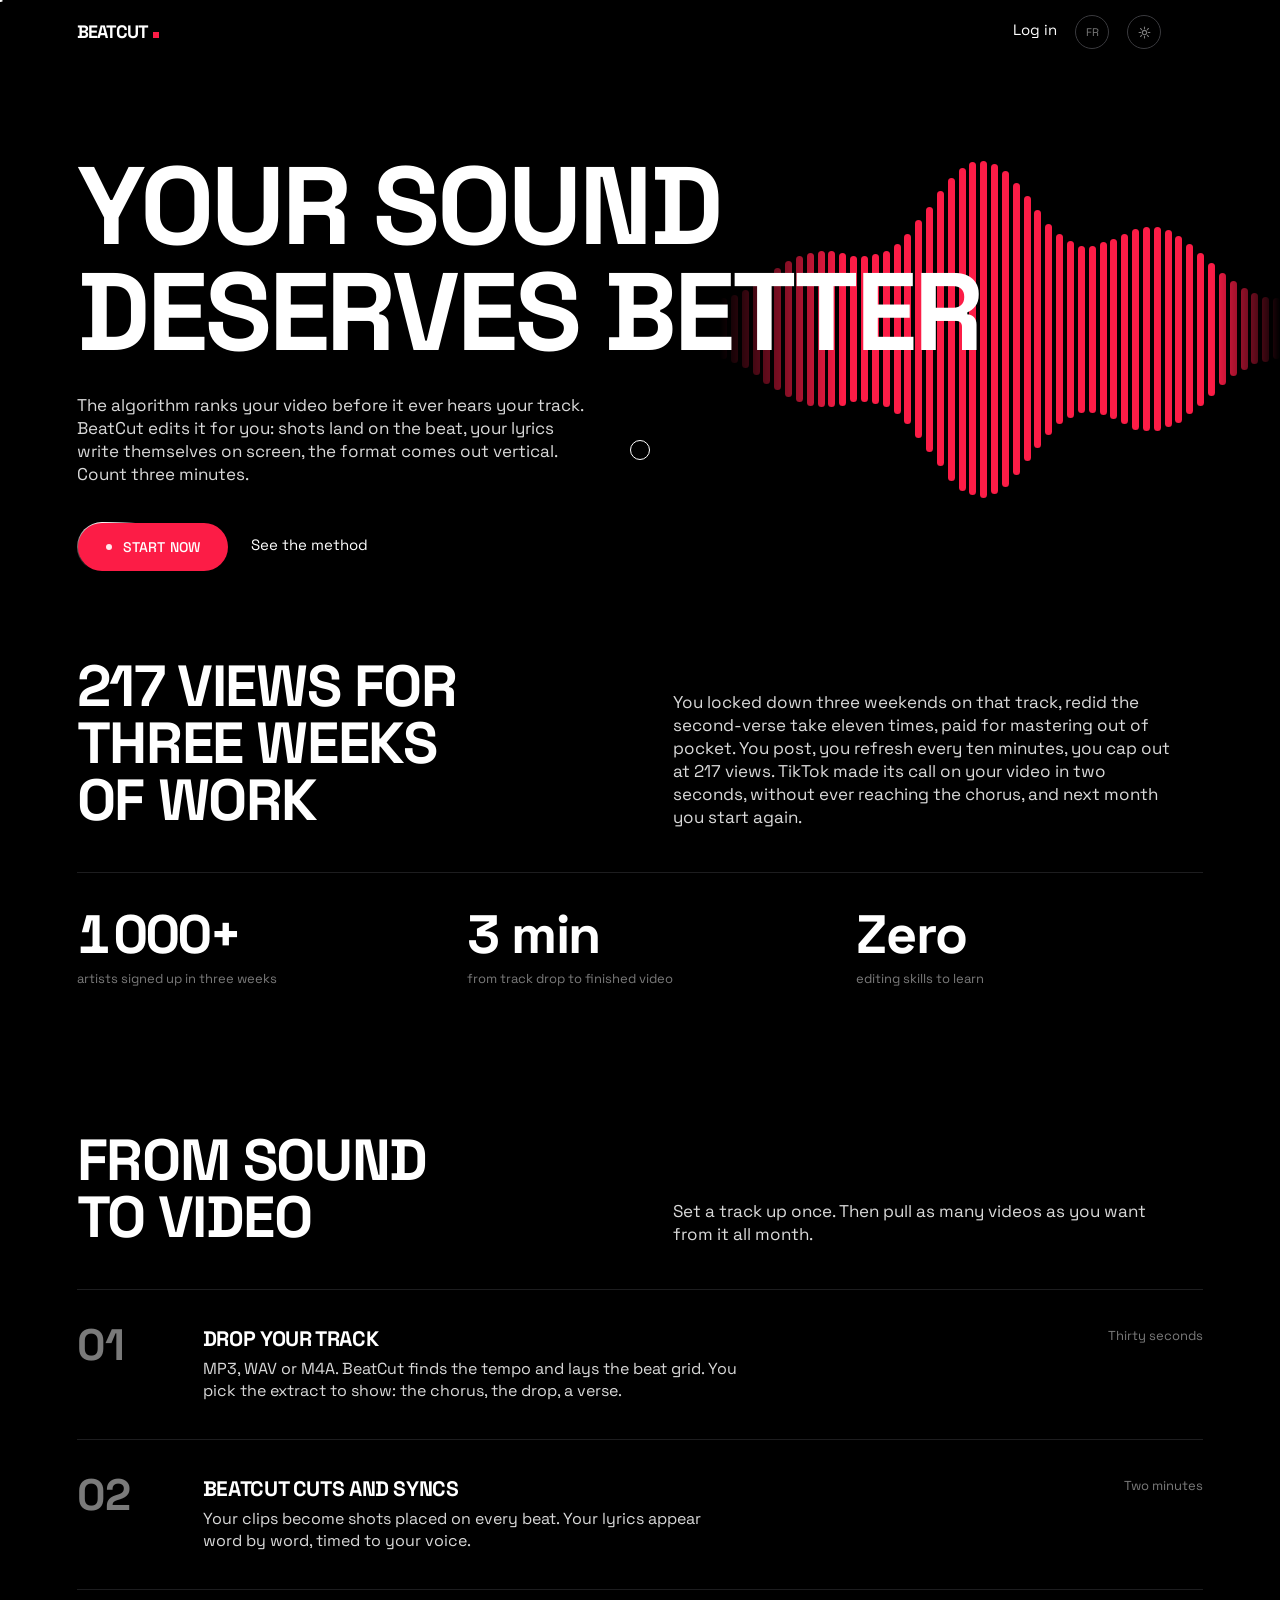
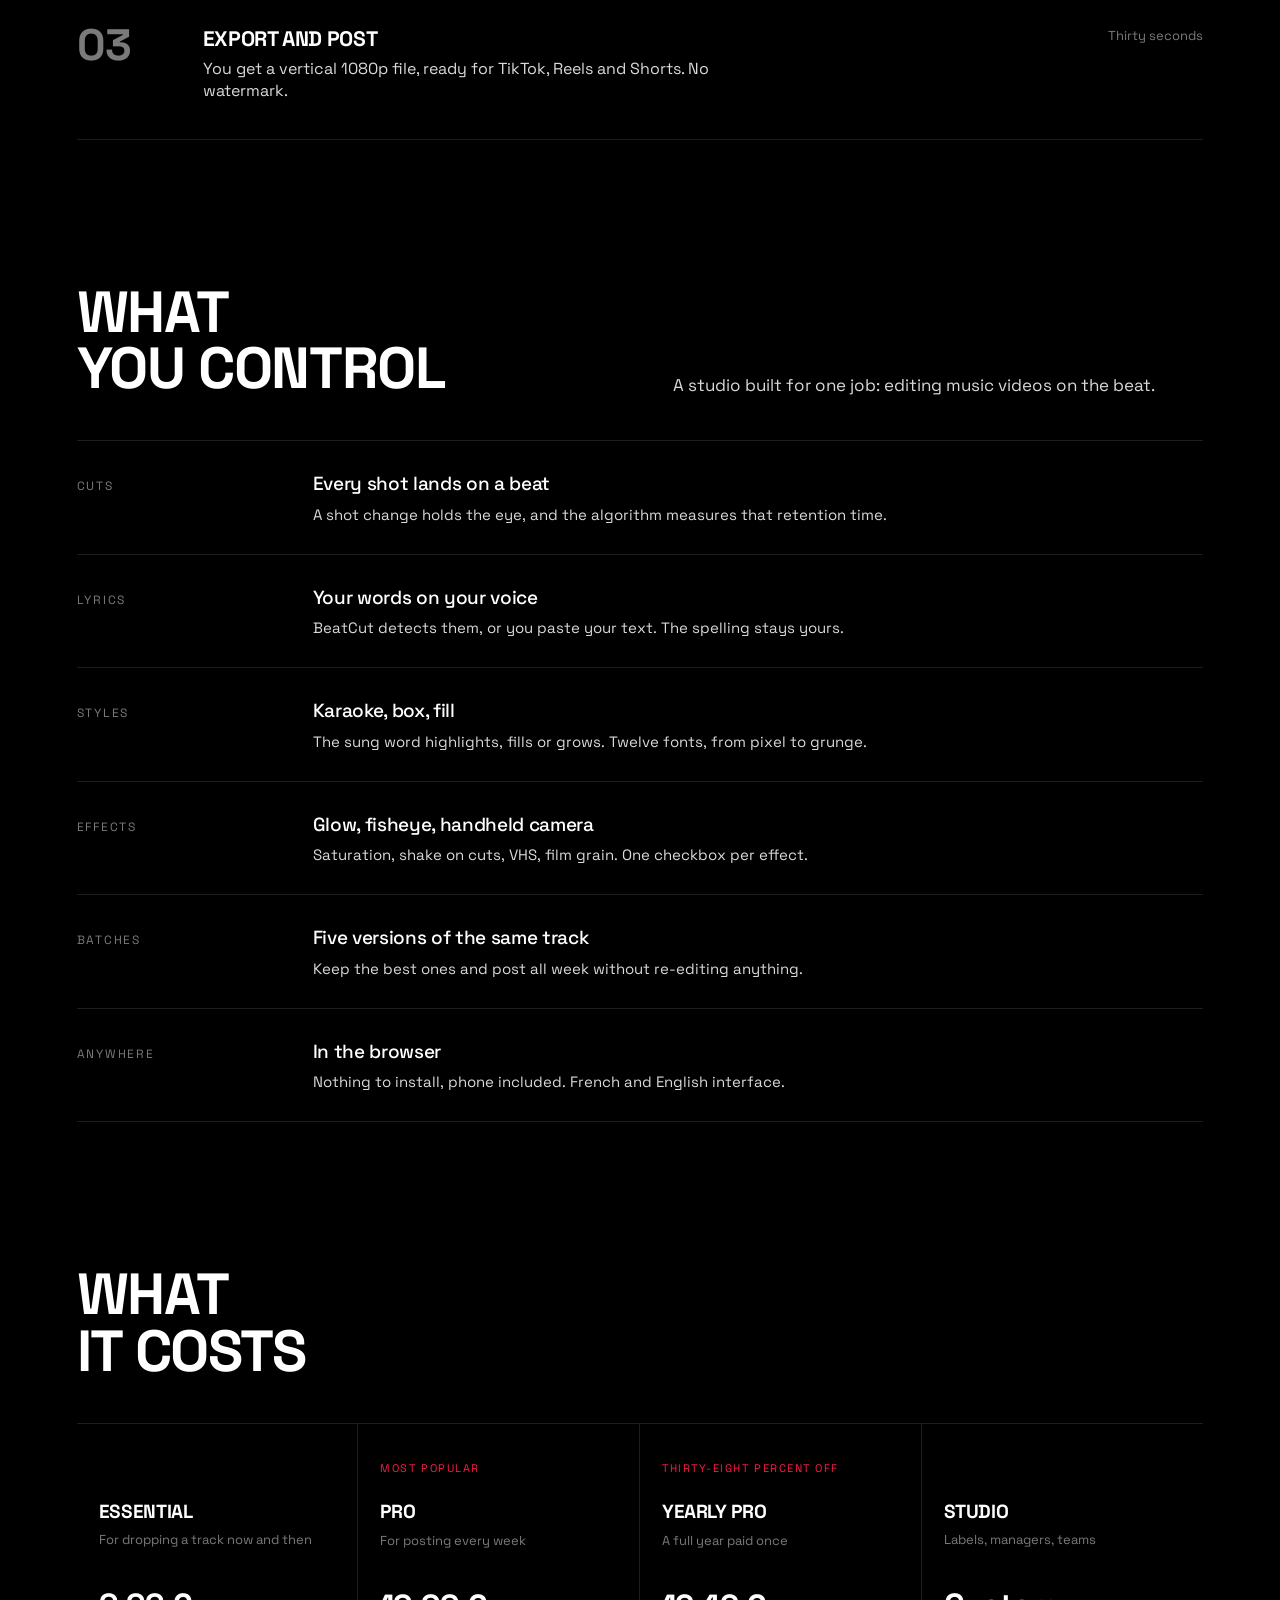
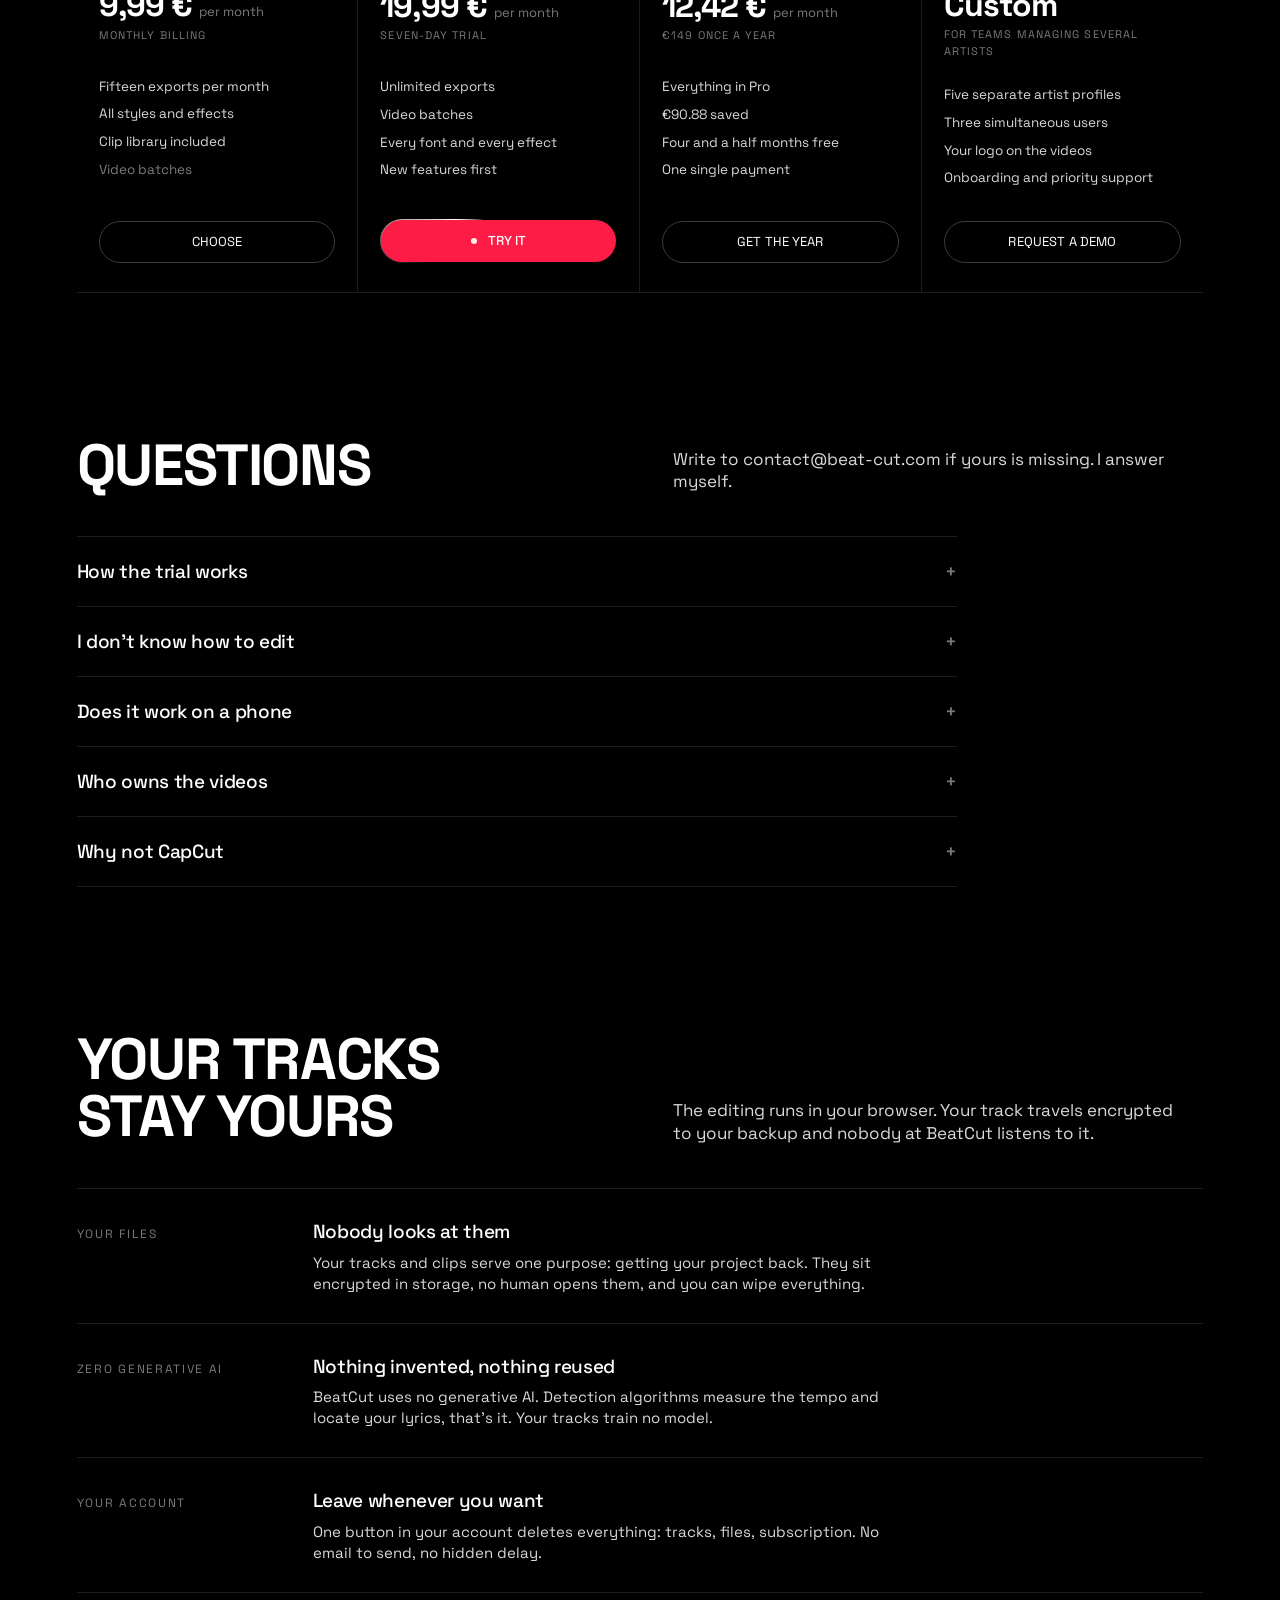
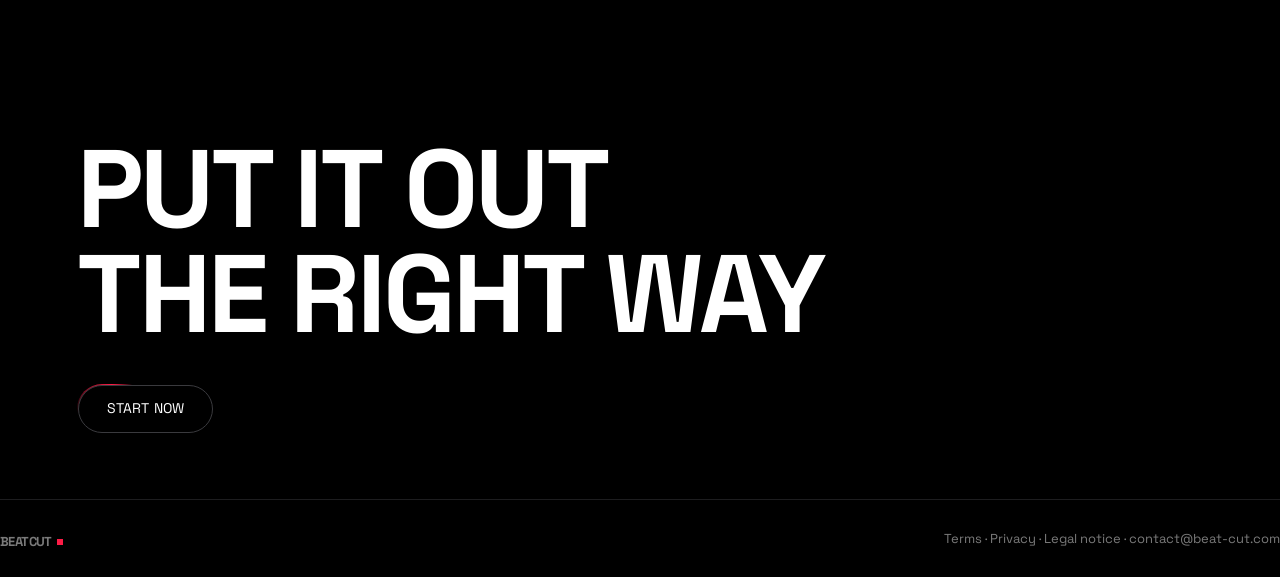
==== commit 1042a190: "## Prix Studio masqué + jauge de stockage - Plan Studio sans prix : landing affiche « Sur mesure », " ====
--- a/frontend/public/landing.html
+++ b/frontend/public/landing.html
@@ -116,7 +116,9 @@
   animation:pulse 1.1s var(--ease) infinite alternate;will-change:transform}
 @keyframes pulse{from{transform:scaleY(.34)}to{transform:scaleY(1)}}
 @media (max-width:960px){
-  .wf{left:0;right:0;top:auto;bottom:-8px;transform:none;width:100%;height:110px;opacity:.45;
+  .hero{padding-top:200px}
+  .wf{left:0;right:0;top:108px;bottom:auto;transform:none;width:100%;height:132px;opacity:.6;
+    clip-path:inset(0 0 50% 0);
     -webkit-mask-image:linear-gradient(90deg,transparent,#000 12%,#000 88%,transparent);
     mask-image:linear-gradient(90deg,transparent,#000 12%,#000 88%,transparent)}
 }
@@ -304,7 +306,7 @@
           <a class="pill-ghost" href="/login" data-hit>Prendre l'année</a></div>
 
         <div class="plan"><span class="tagline"></span><h3>Studio</h3><p class="who">Labels, managers, structures</p>
-          <div class="amt"><b>499 €</b><span>par an</span></div><p class="note">8,32 € par artiste et par mois</p>
+          <div class="amt"><b>Sur mesure</b></div><p class="note">Pour les équipes qui gèrent plusieurs artistes</p>
           <ul><li>Cinq profils artistes séparés</li><li>Trois utilisateurs simultanés</li><li>Votre logo sur les vidéos</li><li>Prise en main et support prioritaire</li></ul>
           <a class="pill-ghost" href="mailto:contact@beat-cut.com?subject=D%C3%A9mo%20BeatCut%20Studio" data-hit>Demander une démo</a></div>
       </div>
@@ -477,7 +479,7 @@
 "Une année réglée en une fois":"A full year paid once","149 € une fois par an":"€149 once a year",
 "Tout le plan Pro":"Everything in Pro","90,88 € économisés":"€90.88 saved",
 "Quatre mois et demi offerts":"Four and a half months free","Un seul paiement":"One single payment",
-"Prendre l'année":"Get the year","Labels, managers, structures":"Labels, managers, teams",
+"Prendre l'année":"Get the year","Labels, managers, structures":"Labels, managers, teams","Sur mesure":"Custom","Pour les équipes qui gèrent plusieurs artistes":"For teams managing several artists",
 "par an":"per year","8,32 € par artiste et par mois":"€8.32 per artist per month",
 "Cinq profils artistes séparés":"Five separate artist profiles","Trois utilisateurs simultanés":"Three simultaneous users",
 "Votre logo sur les vidéos":"Your logo on the videos","Prise en main et support prioritaire":"Onboarding and priority support",
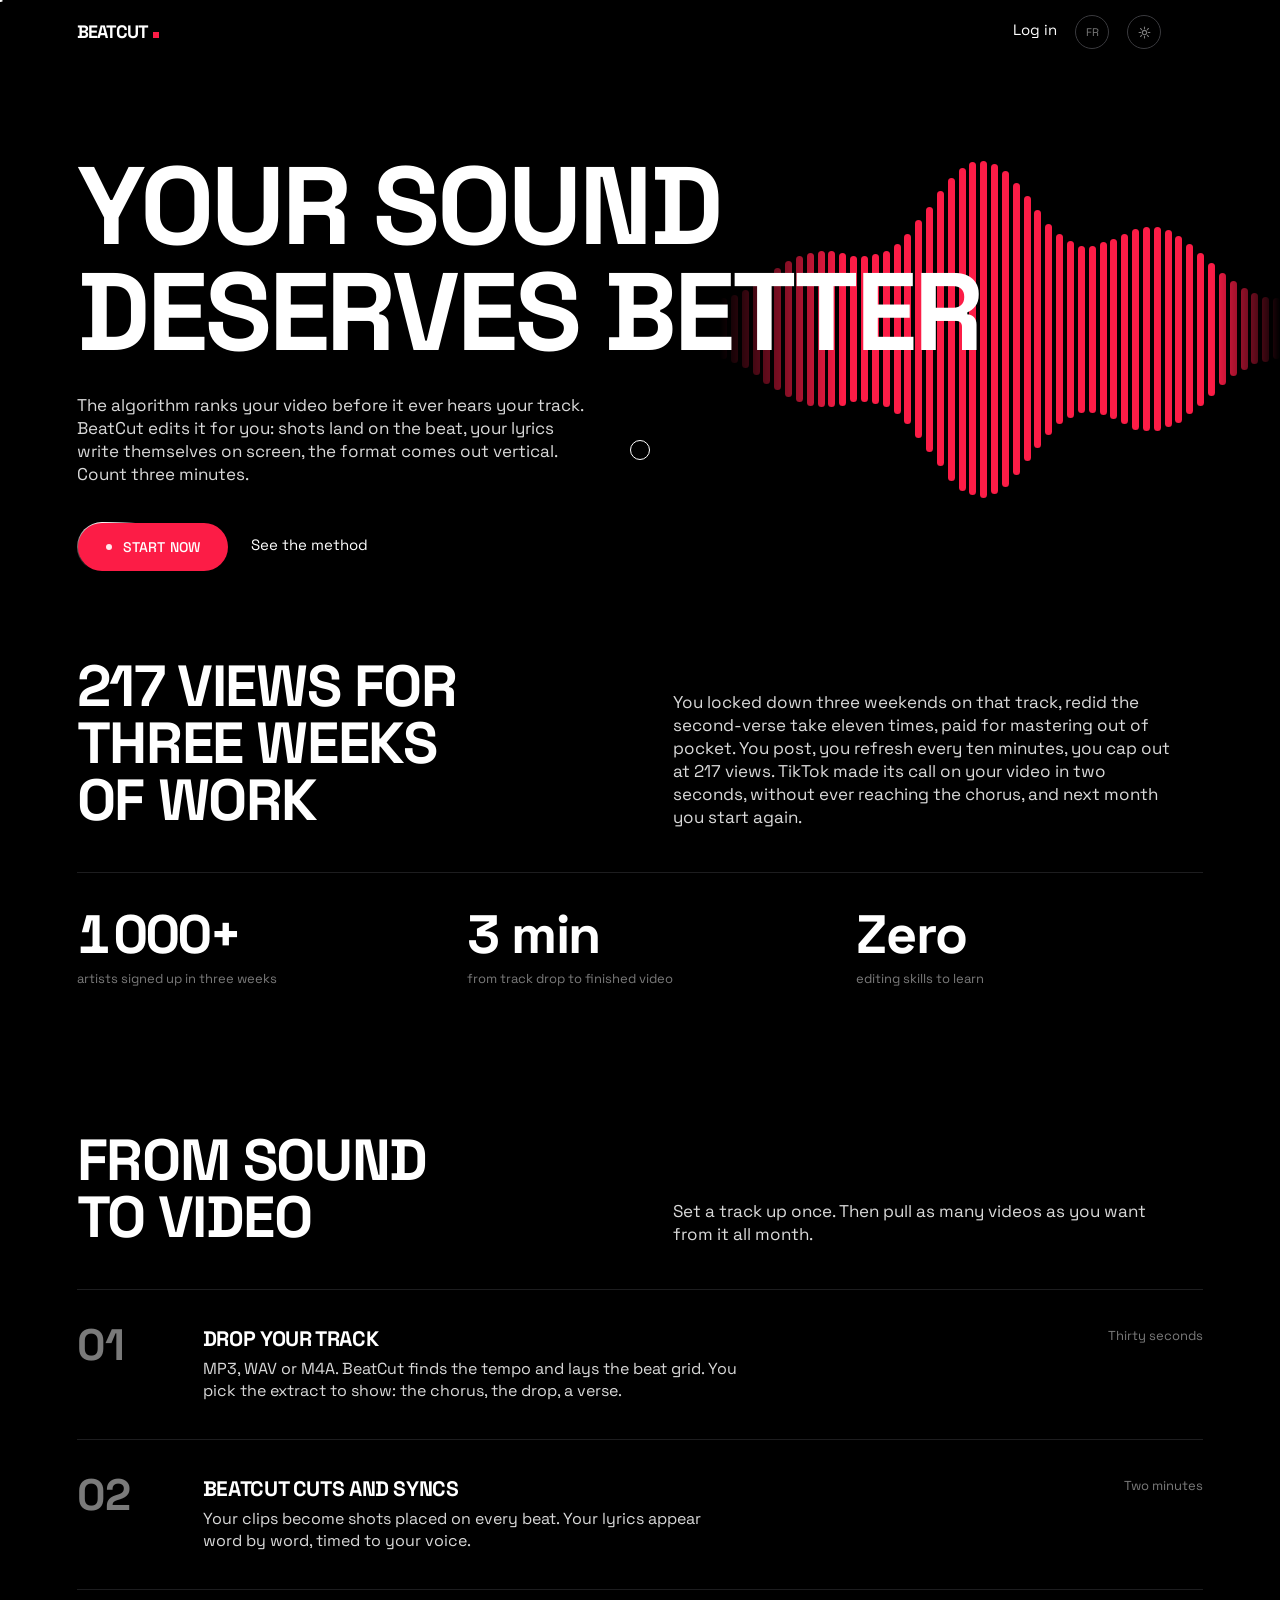
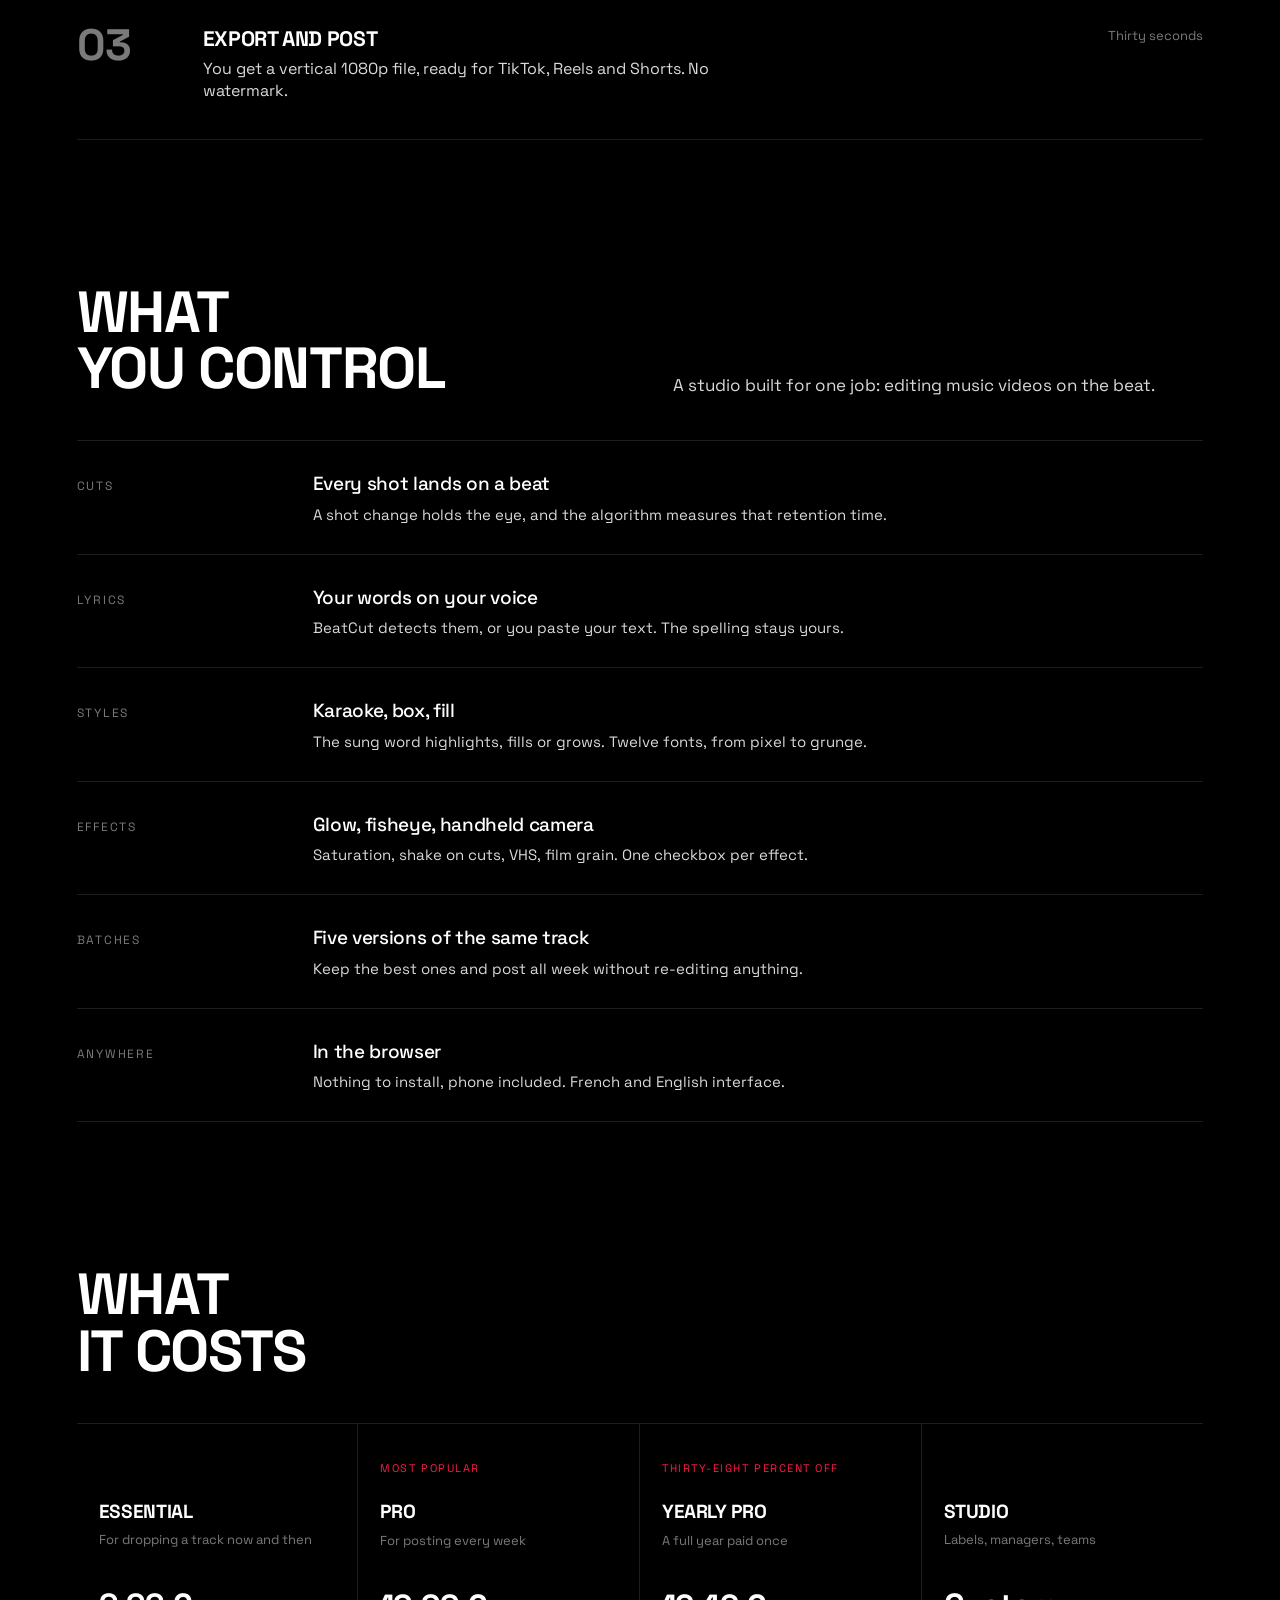
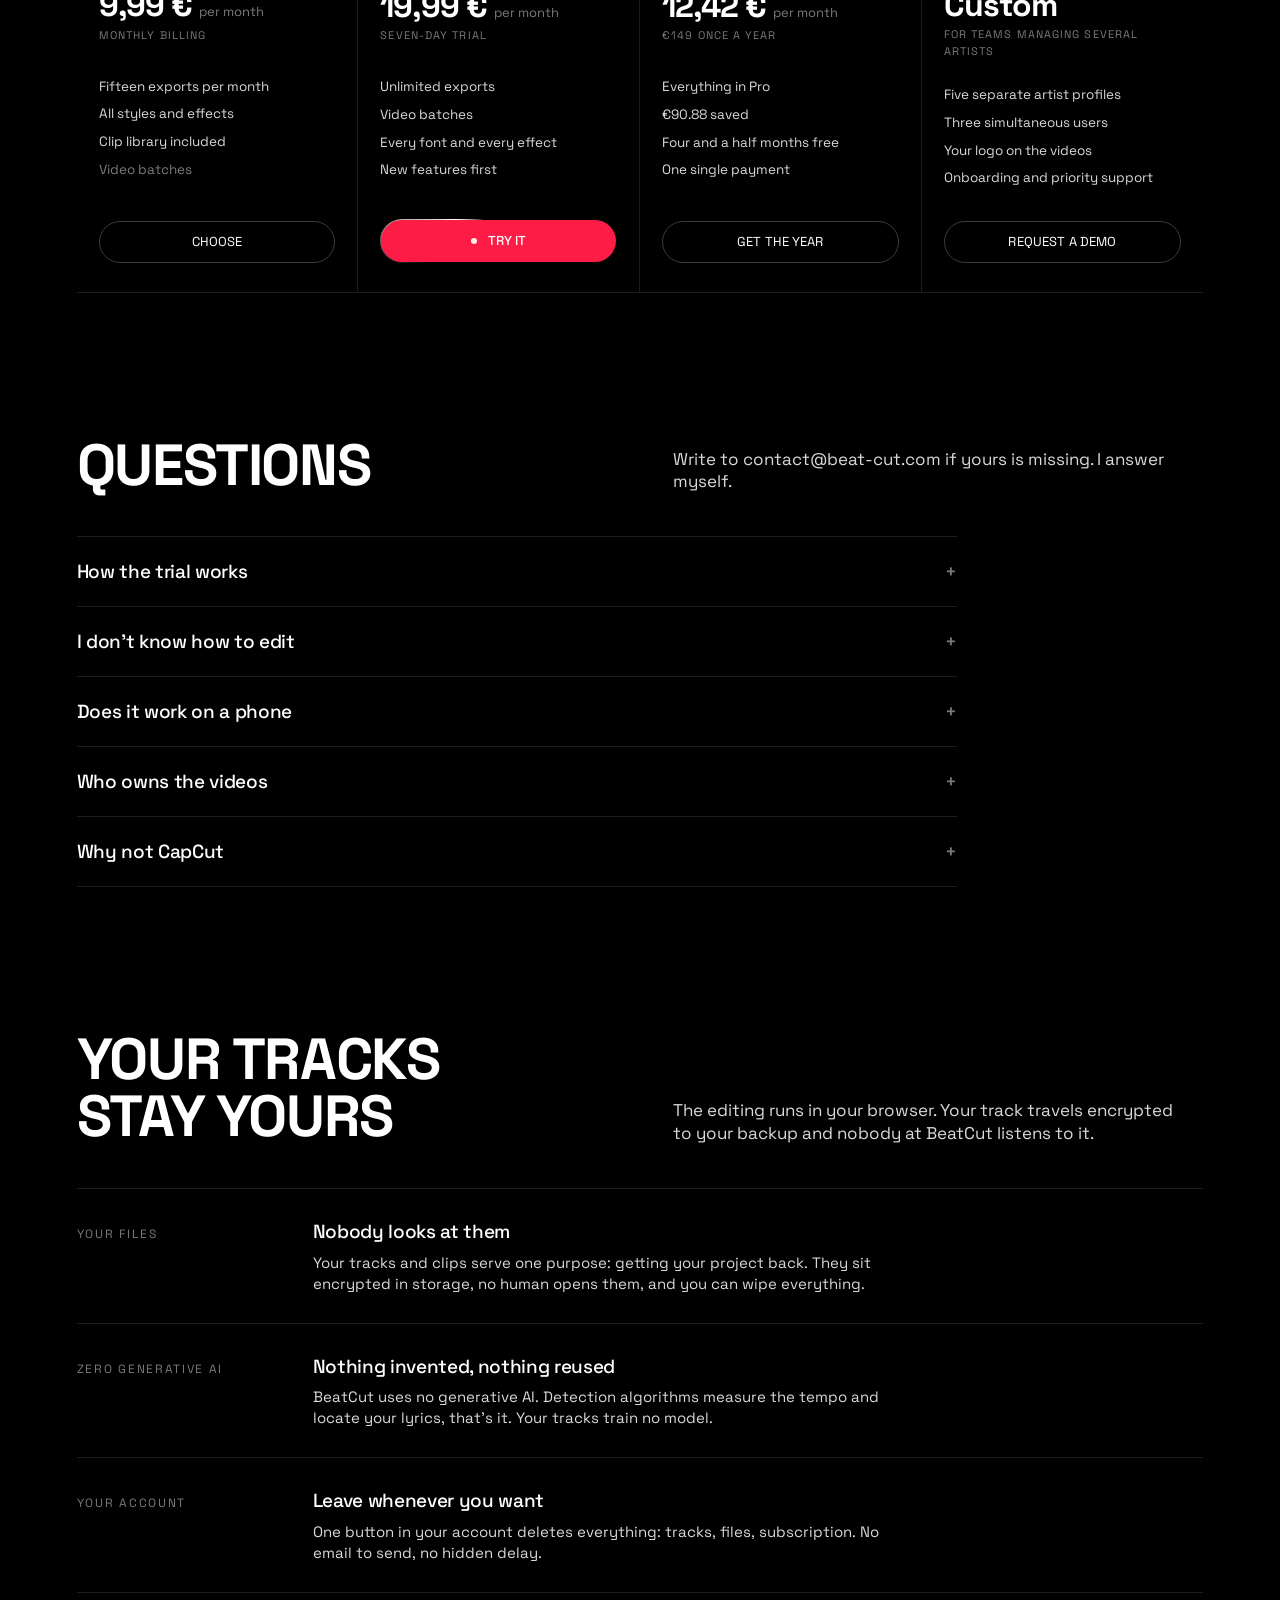
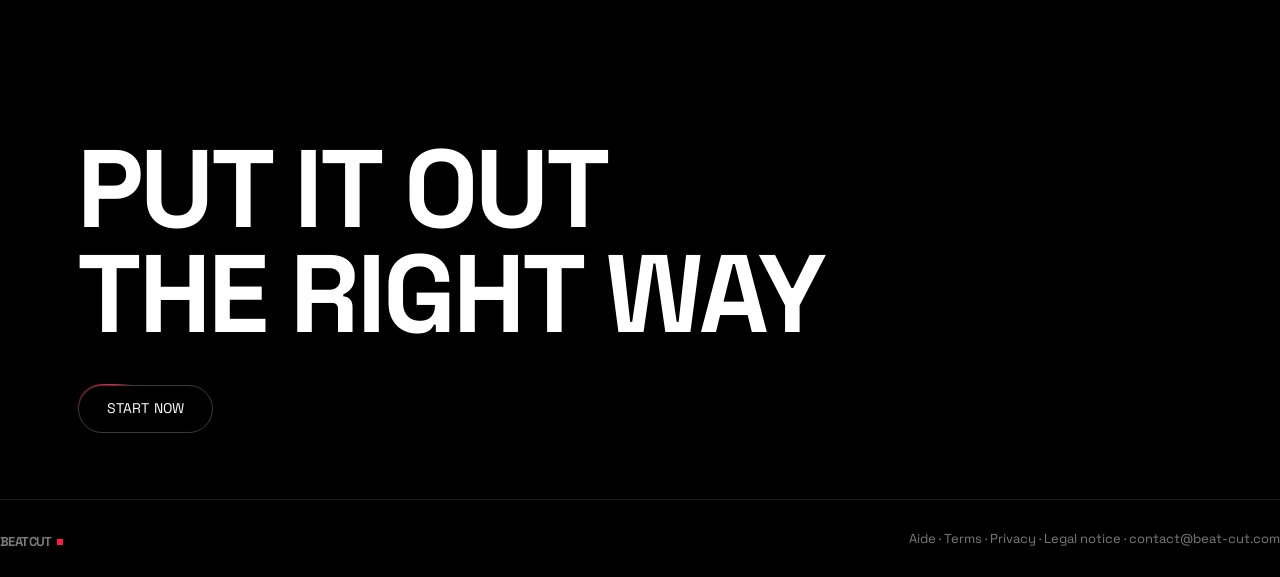
==== commit a844d8a9: "## Page d'aide complète ajoutée - Nouvelle page /aide : explique chaque page du site (Accueil, Conne" ====
--- a/frontend/public/landing.html
+++ b/frontend/public/landing.html
@@ -199,7 +199,7 @@
   <div class="head-in">
     <a href="/" class="mark" data-hit>Beatcut<i></i></a>
     <div class="head-r">
-      <a class="link" href="/login" data-hit>Se connecter</a>
+      <a class="link" href="/login" target="_top" data-hit>Se connecter</a>
       <button class="theme" id="langBtn" onclick="swapLang()" aria-label="Langue" data-testid="landing-lang-btn" data-hit>EN</button>
       <button class="theme" id="theme" onclick="swapTheme()" aria-label="Changer de thème" data-hit>☀</button>
       <button class="burger" onclick="document.body.classList.toggle('menu')" aria-label="Menu" data-hit><span></span><span></span><span></span></button>
@@ -215,7 +215,7 @@
       <a href="#tarifs" onclick="document.body.classList.remove('menu')" data-hit>Tarifs</a>
       <a href="#securite" onclick="document.body.classList.remove('menu')" data-hit>Sécurité</a>
       <a href="#faq" onclick="document.body.classList.remove('menu')" data-hit>Questions</a>
-      <a href="/login" onclick="document.body.classList.remove('menu')" data-hit>Se connecter</a>
+      <a href="/login" target="_top" onclick="document.body.classList.remove('menu')" data-hit>Se connecter</a>
     </nav>
   </div>
 </div>
@@ -227,7 +227,7 @@
       <h1 class="display" style="margin-top:var(--s22)">Ton son<br>mérite mieux</h1>
       <p class="lead">L'algorithme classe ta vidéo avant d'écouter ton morceau. BeatCut la monte pour toi : les plans tombent sur le beat, tes paroles s'écrivent à l'écran, le format sort en vertical. Compte trois minutes.</p>
       <div class="acts">
-        <span class="halo"><a class="pill" href="/login" data-hit><span class="dot"></span>Commence maintenant</a></span>
+        <span class="halo"><a class="pill" href="/login" target="_top" data-hit><span class="dot"></span>Commence maintenant</a></span>
         <a class="link" href="#methode" data-hit>Voir la méthode</a>
       </div>
     </div>
@@ -293,17 +293,17 @@
         <div class="plan"><span class="tagline"></span><h3>Essentiel</h3><p class="who">Pour sortir un morceau de temps en temps</p>
           <div class="amt"><b>9,99 €</b><span>par mois</span></div><p class="note">Facturation mensuelle</p>
           <ul><li>Quinze exports par mois</li><li>Tous les styles et effets</li><li>Banque de clips incluse</li><li class="off">Séries de vidéos</li></ul>
-          <a class="pill-ghost" href="/login" data-hit>Choisir</a></div>
+          <a class="pill-ghost" href="/login" target="_top" data-hit>Choisir</a></div>
 
         <div class="plan"><span class="tagline">Le plus choisi</span><h3>Pro</h3><p class="who">Pour poster chaque semaine</p>
           <div class="amt"><b>19,99 €</b><span>par mois</span></div><p class="note">Sept jours d'essai</p>
           <ul><li>Exports illimités</li><li>Séries de vidéos</li><li>Toutes les polices et tous les effets</li><li>Nouveautés en premier</li></ul>
-          <span class="halo"><a class="pill" href="/login" data-hit><span class="dot"></span>Essayer</a></span></div>
+          <span class="halo"><a class="pill" href="/login" target="_top" data-hit><span class="dot"></span>Essayer</a></span></div>
 
         <div class="plan"><span class="tagline">Trente-huit pour cent</span><h3>Pro annuel</h3><p class="who">Une année réglée en une fois</p>
           <div class="amt"><b>12,42 €</b><span>par mois</span></div><p class="note">149 € une fois par an</p>
           <ul><li>Tout le plan Pro</li><li>90,88 € économisés</li><li>Quatre mois et demi offerts</li><li>Un seul paiement</li></ul>
-          <a class="pill-ghost" href="/login" data-hit>Prendre l'année</a></div>
+          <a class="pill-ghost" href="/login" target="_top" data-hit>Prendre l'année</a></div>
 
         <div class="plan"><span class="tagline"></span><h3>Studio</h3><p class="who">Labels, managers, structures</p>
           <div class="amt"><b>Sur mesure</b></div><p class="note">Pour les équipes qui gèrent plusieurs artistes</p>
@@ -344,7 +344,7 @@
     <div class="wrap">
       <h2 class="display rv">Sors-le<br>comme il faut</h2>
       <div class="acts">
-        <span class="halo soft"><a class="pill-ghost" href="/login" data-hit>Commencer maintenant</a></span>
+        <span class="halo soft"><a class="pill-ghost" href="/login" target="_top" data-hit>Commencer maintenant</a></span>
       </div>
     </div>
   </section>
@@ -352,7 +352,7 @@
 
 <footer><div class="wrap foot">
   <a href="/" class="mark" data-hit>Beatcut<i></i></a>
-  <span><a href="/cgv" data-hit>CGV</a> · <a href="/confidentialite" data-hit>Confidentialité</a> · <a href="/mentions-legales" data-hit>Mentions légales</a> · <a href="mailto:contact@beat-cut.com" data-hit>contact@beat-cut.com</a></span>
+  <span><a href="/aide" target="_top" data-hit>Aide</a> · <a href="/cgv" target="_top" data-hit>CGV</a> · <a href="/confidentialite" target="_top" data-hit>Confidentialité</a> · <a href="/mentions-legales" target="_top" data-hit>Mentions légales</a> · <a href="mailto:contact@beat-cut.com" data-hit>contact@beat-cut.com</a></span>
 </div></footer>
 
 <script>
